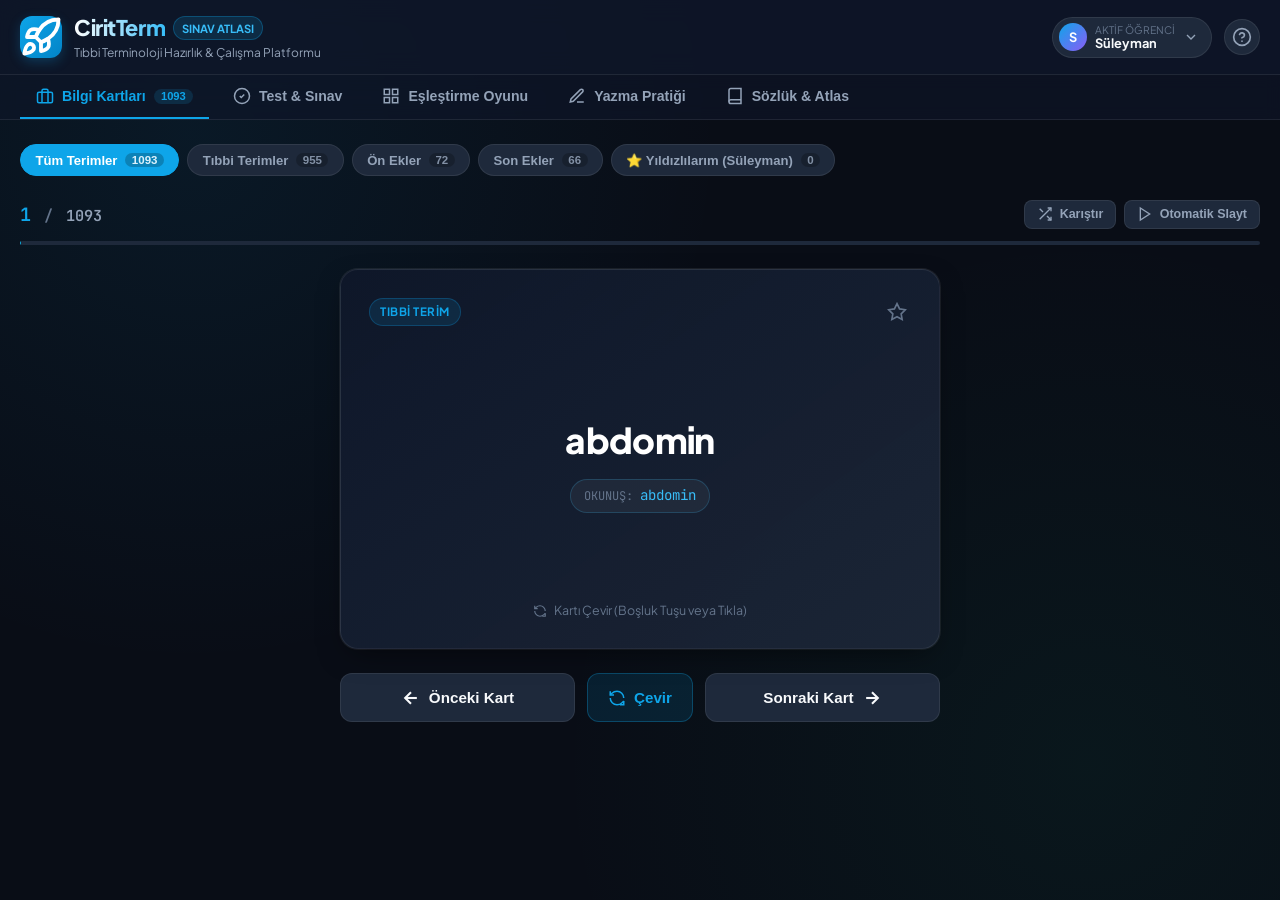
==== index.html @ 1c53a116 "feat: CiritTerm initial commit - Vercel ready medical terminology platform" ====
<!DOCTYPE html>
<html lang="tr">

<head>
  <meta charset="UTF-8">
  <meta name="viewport" content="width=device-width, initial-scale=1.0">
  <title>CiritTerm - Tıbbi Terminoloji Sınav Hazırlık Platformu</title>
  <meta name="description"
    content="Süleyman Cirit ve arkadaşları için geliştirilmiş modern, hızlı ve kapsamlı tıbbi terminoloji sınav hazırlık platformu.">
  <link rel="preconnect" href="https://fonts.googleapis.com">
  <link rel="preconnect" href="https://fonts.gstatic.com" crossorigin>
  <link
    href="https://fonts.googleapis.com/css2?family=JetBrains+Mono:wght@400;500;600&family=Plus+Jakarta+Sans:wght@400;500;600;700;800&display=swap"
    rel="stylesheet">
  <link rel="stylesheet" href="style.css">
  <link rel="icon"
    href="data:image/svg+xml,<svg xmlns=%22http://www.w3.org/2000/svg%22 viewBox=%220 0 100 100%22><text y=%22.9em%22 font-size=%2290%22>🩺</text></svg>">
</head>

<body>
  <!-- Üst Başlık (Header) -->
  <header class="header">
    <div class="header-container">
      <div class="header-brand">
        <div class="brand-icon">
          <svg viewBox="0 0 24 24" fill="none" stroke="currentColor" stroke-width="2.2" stroke-linecap="round"
            stroke-linejoin="round">
            <path d="M4.5 16.5c-1.5 1.26-2 5-2 5s3.74-.5 5-2c.71-.84.7-2.13-.09-2.91a2.18 2.18 0 0 0-2.91-.09z" />
            <path d="m12 15-3-3a22 22 0 0 1 2-3.95A12.88 12.88 0 0 1 22 2c0 2.72-.78 7.5-6 11a22.35 22.35 0 0 1-4 2z" />
            <path d="M9 12H4s.55-3.03 2-4c1.62-1.08 5 0 5 0" />
            <path d="M12 15v5s3.03-.55 4-2c1.08-1.62 0-5 0-5" />
          </svg>
        </div>
        <div class="brand-text">
          <div class="brand-title-row">
            <h1 class="brand-title">CiritTerm</h1>
            <span class="brand-badge">Sınav Atlası</span>
          </div>
          <p class="brand-subtitle">Tıbbi Terminoloji Hazırlık & Çalışma Platformu</p>
        </div>
      </div>

      <div class="header-actions">
        <!-- Aktif Profil / Öğrenci Seçici -->
        <div class="profile-pill" id="btn-open-profile-modal" title="Öğrenci Profili Değiştir / Arkadaş Ekle">
          <span class="profile-avatar" id="header-profile-avatar">S</span>
          <div class="profile-info">
            <span class="profile-label">Aktif Öğrenci</span>
            <span class="profile-name" id="header-profile-name">Süleyman</span>
          </div>
          <svg class="profile-chevron" viewBox="0 0 24 24" width="16" height="16" fill="none" stroke="currentColor"
            stroke-width="2">
            <polyline points="6 9 12 15 18 9"></polyline>
          </svg>
        </div>

        <!-- Kısayollar ve Rehber -->
        <button class="btn-icon-subtle" id="btn-open-help-modal" title="Klavye Kısayolları ve Rehber">
          <svg width="20" height="20" viewBox="0 0 24 24" fill="none" stroke="currentColor" stroke-width="2"
            stroke-linecap="round" stroke-linejoin="round">
            <circle cx="12" cy="12" r="10"></circle>
            <path d="M9.09 9a3 3 0 0 1 5.83 1c0 2-3 3-3 3"></path>
            <line x1="12" y1="17" x2="12.01" y2="17"></line>
          </svg>
        </button>
      </div>
    </div>
  </header>

  <!-- Ana Sekmeler (Nav Tabs) -->
  <nav class="nav-container">
    <div class="nav-tabs" role="tablist">
      <button class="nav-tab-btn active" data-tab="flashcards" id="tab-flashcards">
        <svg viewBox="0 0 24 24" fill="none" stroke="currentColor" stroke-width="2">
          <rect x="2" y="7" width="20" height="14" rx="2" ry="2" />
          <path d="M16 21V5a2 2 0 0 0-2-2h-4a2 2 0 0 0-2 2v16" />
        </svg>
        <span>Bilgi Kartları</span>
        <span class="nav-tab-badge" id="badge-total-terms">1093</span>
      </button>

      <button class="nav-tab-btn" data-tab="quiz" id="tab-quiz">
        <svg viewBox="0 0 24 24" fill="none" stroke="currentColor" stroke-width="2">
          <circle cx="12" cy="12" r="10" />
          <path d="m9 12 2 2 4-4" />
        </svg>
        <span>Test & Sınav</span>
      </button>

      <button class="nav-tab-btn" data-tab="match" id="tab-match">
        <svg viewBox="0 0 24 24" fill="none" stroke="currentColor" stroke-width="2">
          <rect x="3" y="3" width="7" height="7" />
          <rect x="14" y="3" width="7" height="7" />
          <rect x="14" y="14" width="7" height="7" />
          <rect x="3" y="14" width="7" height="7" />
        </svg>
        <span>Eşleştirme Oyunu</span>
      </button>

      <button class="nav-tab-btn" data-tab="spelling" id="tab-spelling">
        <svg viewBox="0 0 24 24" fill="none" stroke="currentColor" stroke-width="2">
          <path d="M12 20h9" />
          <path d="M16.5 3.5a2.121 2.121 0 0 1 3 3L7 19l-4 1 1-4L16.5 3.5z" />
        </svg>
        <span>Yazma Pratiği</span>
      </button>

      <button class="nav-tab-btn" data-tab="dictionary" id="tab-dictionary">
        <svg viewBox="0 0 24 24" fill="none" stroke="currentColor" stroke-width="2">
          <path d="M4 19.5A2.5 2.5 0 0 1 6.5 17H20" />
          <path d="M6.5 2H20v20H6.5A2.5 2.5 0 0 1 4 19.5v-15A2.5 2.5 0 0 1 6.5 2z" />
        </svg>
        <span>Sözlük & Atlas</span>
      </button>
    </div>
  </nav>

  <!-- Ana İçerik Alanı -->
  <main class="main-container">

    <!-- ==================== TAB 1: BİLGİ KARTLARI ==================== -->
    <section class="tab-content active" id="tab-content-flashcards">
      <!-- Filtre Çipleri -->
      <div class="filters-wrapper">
        <div class="filters-scroll">
          <button class="filter-chip active" data-filter="all">
            <span>Tüm Terimler</span>
            <span class="filter-count" id="count-all">1093</span>
          </button>
          <button class="filter-chip" data-filter="terim">
            <span>Tıbbi Terimler</span>
            <span class="filter-count" id="count-terim">853</span>
          </button>
          <button class="filter-chip" data-filter="onek">
            <span>Ön Ekler</span>
            <span class="filter-count" id="count-onek">72</span>
          </button>
          <button class="filter-chip" data-filter="sonek">
            <span>Son Ekler</span>
            <span class="filter-count" id="count-sonek">66</span>
          </button>
          <button class="filter-chip filter-chip-fav" data-filter="favorites">
            <span>⭐ Yıldızlılarım (<span id="user-fav-label">Süleyman</span>)</span>
            <span class="filter-count" id="count-favorites">0</span>
          </button>
        </div>
      </div>

      <!-- Kart Kontrolleri ve İlerleme -->
      <div class="fc-controls-bar">
        <div class="fc-counter-wrapper">
          <span class="fc-counter-current" id="fc-current-index">1</span>
          <span class="fc-counter-separator">/</span>
          <span class="fc-counter-total" id="fc-total-count">1093</span>
        </div>

        <div class="fc-tools">
          <button class="btn-tool" id="btn-fc-shuffle" title="Kartları Karıştır">
            <svg viewBox="0 0 24 24" width="16" height="16" fill="none" stroke="currentColor" stroke-width="2">
              <polyline points="16 3 21 3 21 8" />
              <line x1="4" y1="20" x2="21" y2="3" />
              <polyline points="21 16 21 21 16 21" />
              <line x1="15" y1="15" x2="21" y2="21" />
              <line x1="4" y1="4" x2="9" y2="9" />
            </svg>
            <span>Karıştır</span>
          </button>
          <button class="btn-tool" id="btn-fc-autoplay" title="Otomatik Oynat">
            <svg id="icon-autoplay-play" viewBox="0 0 24 24" width="16" height="16" fill="none" stroke="currentColor"
              stroke-width="2">
              <polygon points="5 3 19 12 5 21 5 3" />
            </svg>
            <svg id="icon-autoplay-pause" style="display:none;" viewBox="0 0 24 24" width="16" height="16" fill="none"
              stroke="currentColor" stroke-width="2">
              <rect x="6" y="4" width="4" height="16" />
              <rect x="14" y="4" width="4" height="16" />
            </svg>
            <span id="text-fc-autoplay">Otomatik Slayt</span>
          </button>
        </div>
      </div>

      <!-- İlerleme Çubuğu -->
      <div class="fc-progress-track">
        <div class="fc-progress-fill" id="fc-progress-bar" style="width: 0.1%;"></div>
      </div>

      <!-- 3D Bilgi Kartı Sahnesi -->
      <div class="fc-scene">
        <div class="fc-card" id="main-flashcard">
          <!-- ÖN YÜZ -->
          <div class="fc-face fc-front">
            <div class="card-header-bar">
              <span class="card-badge-type" id="fc-badge-type">Tıbbi Terim</span>
              <button class="card-btn-star" id="btn-fc-star" title="Yıldızlılara Ekle / Çıkar (F)">
                <svg viewBox="0 0 24 24" width="20" height="20" fill="none" stroke="currentColor" stroke-width="2">
                  <polygon
                    points="12 2 15.09 8.26 22 9.27 17 14.14 18.18 21.02 12 17.77 5.82 21.02 7 14.14 2 9.27 8.91 8.26 12 2" />
                </svg>
              </button>
            </div>

            <div class="card-center-body">
              <h2 class="card-term" id="fc-term">abdomin</h2>
              <div class="card-pronunciation-pill">
                <span class="pronounce-label">Okunuş:</span>
                <span class="pronounce-text" id="fc-okunus">abdomin</span>
              </div>
            </div>

            <div class="card-footer-hint">
              <span class="flip-hint-badge">
                <svg viewBox="0 0 24 24" width="14" height="14" fill="none" stroke="currentColor" stroke-width="2">
                  <path d="M21 12a9 9 0 0 0-9-9 9.75 9.75 0 0 0-6.74 2.74L3 8" />
                  <path d="M3 3v5h5" />
                  <path d="M3 12a9 9 0 0 0 9 9 9.75 9.75 0 0 0 6.74-2.74L21 16" />
                  <path d="M16 21h5v-5" />
                </svg>
                <span>Kartı Çevir (Boşluk Tuşu veya Tıkla)</span>
              </span>
            </div>
          </div>

          <!-- ARKA YÜZ -->
          <div class="fc-face fc-back">
            <div class="card-header-bar">
              <span class="card-badge-type" id="fc-back-type">Türkçe Karşılığı</span>
              <span class="card-term-small" id="fc-back-term">abdomin</span>
            </div>

            <div class="card-center-body">
              <div class="card-meaning-box">
                <p class="card-meaning-text" id="fc-meaning">Karın</p>
              </div>
            </div>

            <div class="card-footer-hint">
              <span class="flip-hint-badge">
                <span class="kbd">Boşluk</span> Terime Geri Dön
              </span>
            </div>
          </div>
        </div>
      </div>

      <!-- Hızlı Navigasyon Butonları -->
      <div class="fc-nav-actions">
        <button class="btn-fc-nav btn-fc-prev" id="btn-fc-prev" title="Önceki Terim (← Sol Ok)">
          <svg viewBox="0 0 24 24" width="20" height="20" fill="none" stroke="currentColor" stroke-width="2.5">
            <line x1="19" y1="12" x2="5" y2="12"></line>
            <polyline points="12 19 5 12 12 5"></polyline>
          </svg>
          <span>Önceki Kart</span>
        </button>

        <button class="btn-fc-nav btn-fc-flip" id="btn-fc-flip" title="Kartı Çevir (Boşluk)">
          <svg viewBox="0 0 24 24" width="18" height="18" fill="none" stroke="currentColor" stroke-width="2">
            <path d="M21 12a9 9 0 0 0-9-9 9.75 9.75 0 0 0-6.74 2.74L3 8" />
            <path d="M3 3v5h5" />
            <path d="M3 12a9 9 0 0 0 9 9 9.75 9.75 0 0 0 6.74-2.74L21 16" />
            <path d="M16 21h5v-5" />
          </svg>
          <span>Çevir</span>
        </button>

        <button class="btn-fc-nav btn-fc-next" id="btn-fc-next" title="Sonraki Terim (→ Sağ Ok)">
          <span>Sonraki Kart</span>
          <svg viewBox="0 0 24 24" width="20" height="20" fill="none" stroke="currentColor" stroke-width="2.5">
            <line x1="5" y1="12" x2="19" y2="12"></line>
            <polyline points="12 5 19 12 12 19"></polyline>
          </svg>
        </button>
      </div>
    </section>

    <!-- ==================== TAB 2: TEST & SINAV ==================== -->
    <section class="tab-content" id="tab-content-quiz">
      <!-- Quiz Başlangıç Ayarları -->
      <div class="quiz-setup-card" id="quiz-setup-view">
        <div class="setup-header">
          <div class="setup-icon">🎯</div>
          <h2>Tıbbi Terminoloji Test & Sınav Modu</h2>
          <p>Sınava hazırlık için soru sayısını ve kapsamı belirleyin, kendinizi test edin.</p>
        </div>

        <div class="setup-grid">
          <!-- Kapsam Seçimi -->
          <div class="setup-field">
            <label for="quiz-scope">Sınav Kapsamı:</label>
            <select class="form-select" id="quiz-scope">
              <option value="all">Tüm Konular (1093 Terim ve Ek)</option>
              <option value="terim">Yalnızca Tıbbi Terimler (853 Terim)</option>
              <option value="onek">Yalnızca Ön Ekler (72 Ön Ek)</option>
              <option value="sonek">Yalnızca Son Ekler (66 Son Ek)</option>
              <option value="favorites">⭐ Yıldızlı Terimlerim</option>
            </select>
          </div>

          <!-- Soru Sayısı Seçimi (10, 25, 50, 100, 200) -->
          <div class="setup-field">
            <label for="quiz-count">Soru Sayısı:</label>
            <select class="form-select" id="quiz-count">
              <option value="10">10 Soru (Hızlı Tekrar)</option>
              <option value="25" selected>25 Soru (Standart Quiz)</option>
              <option value="50">50 Soru (Kapsamlı Test)</option>
              <option value="100">100 Soru (Büyük Sınav Provası)</option>
              <option value="200">200 Soru (Maraton Sınavı)</option>
            </select>
          </div>

          <!-- Soru Yönü -->
          <div class="setup-field">
            <label for="quiz-type">Soru Türü:</label>
            <select class="form-select" id="quiz-type">
              <option value="both">Karışık (Terimden Anlama & Anlamdan Terime)</option>
              <option value="term_to_meaning">Terim Verilir -> Anlam Sorulur</option>
              <option value="meaning_to_term">Anlam Verilir -> Tıbbi Terim Sorulur</option>
            </select>
          </div>

          <!-- Süre Modu -->
          <div class="setup-field">
            <label for="quiz-timer">Süre Kısıtlaması:</label>
            <select class="form-select" id="quiz-timer">
              <option value="0">Süresiz (Rahat Çalışma)</option>
              <option value="15">Soru Başına 15 Saniye (Sınav Baskısı)</option>
              <option value="30">Soru Başına 30 Saniye</option>
            </select>
          </div>
        </div>

        <button class="btn-primary-large" id="btn-start-quiz">
          <span>Sınavı Başlat</span>
          <svg viewBox="0 0 24 24" width="20" height="20" fill="none" stroke="currentColor" stroke-width="2.5">
            <polygon points="5 3 19 12 5 21 5 3" />
          </svg>
        </button>
      </div>

      <!-- Aktif Sınav Ekranı -->
      <div class="quiz-active-card" id="quiz-active-view" style="display:none;">
        <div class="quiz-top-bar">
          <div class="quiz-counter">
            Soru <span id="quiz-q-current">1</span> / <span id="quiz-q-total">25</span>
          </div>

          <div class="quiz-timer-box" id="quiz-timer-display" style="display:none;">
            <svg viewBox="0 0 24 24" width="16" height="16" fill="none" stroke="currentColor" stroke-width="2">
              <circle cx="12" cy="12" r="10" />
              <polyline points="12 6 12 12 16 14" />
            </svg>
            <span id="quiz-timer-seconds">15</span>s
          </div>

          <div class="quiz-score-badge">
            <span class="score-label">Doğru:</span>
            <span class="score-val" id="quiz-score-val">0</span>
          </div>

          <button class="btn-quit-quiz" id="btn-quit-quiz" title="Sınavı Bitir">Çıkış</button>
        </div>

        <div class="quiz-progress-track">
          <div class="quiz-progress-fill" id="quiz-progress-fill"></div>
        </div>

        <div class="quiz-question-box">
          <span class="quiz-prompt-badge" id="quiz-prompt-badge">Bu Tıbbi Terimin Anlamı Nedir?</span>
          <h3 class="quiz-question-text" id="quiz-question-text">abdominocystic</h3>
          <span class="quiz-subtext-pronounce" id="quiz-question-pronounce"></span>
        </div>

        <div class="quiz-options-grid" id="quiz-options-container">
          <!-- 4 Seçenek Dinamik Olarak Gelir -->
        </div>

        <div class="quiz-footer-status" id="quiz-footer-status" style="display:none;">
          <div class="quiz-status-feedback" id="quiz-feedback-text"></div>
          <button class="btn-next-question" id="btn-next-question">Sonraki Soru →</button>
        </div>
      </div>

      <!-- Sınav Sonuç Karnesi -->
      <div class="quiz-results-card" id="quiz-results-view" style="display:none;">
        <div class="results-header">
          <div class="results-trophy" id="results-icon">🏆</div>
          <h2>Sınav Tamamlandı!</h2>
          <p id="results-subtitle">Tıbbi terminoloji sınav sonucunuz:</p>
        </div>

        <div class="results-metrics-grid">
          <div class="metric-card">
            <span class="metric-label">Başarı Oranı</span>
            <span class="metric-value" id="res-percentage">80%</span>
          </div>
          <div class="metric-card">
            <span class="metric-label">Doğru Sayısı</span>
            <span class="metric-value metric-correct" id="res-correct">20</span>
          </div>
          <div class="metric-card">
            <span class="metric-label">Yanlış Sayısı</span>
            <span class="metric-value metric-wrong" id="res-wrong">5</span>
          </div>
        </div>

        <!-- Yanlış Cevaplar İnceleme Listesi -->
        <div class="results-mistakes-section" id="results-mistakes-container">
          <h3>Hatalı Yapılan Sorular ve Doğru Cevapları</h3>
          <div class="mistakes-list" id="results-mistakes-list"></div>
        </div>

        <div class="results-actions">
          <button class="btn-primary-large" id="btn-restart-quiz">Yeniden Sınav Yap</button>
          <button class="btn-secondary-large" id="btn-go-flashcards">Bilgi Kartlarına Dön</button>
        </div>
      </div>
    </section>

    <!-- ==================== TAB 3: EŞLEŞTİRME OYUNU ==================== -->
    <section class="tab-content" id="tab-content-match">
      <div class="match-mode-selector">
        <button class="mode-btn active" id="btn-mode-duo">
          <span>⚡ Duolingo Akışı (Match Madness)</span>
        </button>
        <button class="mode-btn" id="btn-mode-grid">
          <span>🧩 12'li Izgara Modu</span>
        </button>
      </div>

      <!-- Eşleştirme İstatistik Barı -->
      <div class="match-stats-bar">
        <div class="mstat-item">
          <span class="mstat-label">Süre</span>
          <span class="mstat-val" id="match-timer">00:00</span>
        </div>
        <div class="mstat-item">
          <span class="mstat-label">Eşleşen</span>
          <span class="mstat-val" id="match-score">0</span>
        </div>
        <div class="mstat-item">
          <span class="mstat-label">Seri (Kombo)</span>
          <span class="mstat-val" id="match-combo">0x</span>
        </div>
        <button class="btn-restart-match" id="btn-restart-match" title="Oyunu Yeniden Başlat">Yenile</button>
      </div>

      <!-- Mod 1: Duolingo Akışı -->
      <div class="match-duo-container" id="match-duo-view">
        <div class="duo-column" id="duo-col-left">
          <!-- Sol Sütun: Tıbbi Terimler -->
        </div>
        <div class="duo-column" id="duo-col-right">
          <!-- Sağ Sütun: Türkçe Anlamlar -->
        </div>
      </div>

      <!-- Mod 2: Klasik Izgara -->
      <div class="match-grid-container" id="match-grid-view" style="display:none;">
        <!-- 12 Karo Grid -->
      </div>
    </section>

    <!-- ==================== TAB 4: YAZMA PRATİĞİ (BAKA BAKA YAZMA) ==================== -->
    <section class="tab-content" id="tab-content-spelling">
      <div class="spelling-card">
        <div class="spelling-header">
          <div class="spelling-header-info">
            <h2>✍️ Bakarak Yazma & Ezber Pratiği</h2>
            <p>Terime bakarak klavyeden aynısını yazın; harf harf görsel ve motor hafızanızı geliştirin.</p>
          </div>
          <div class="spelling-counter-badge">
            <span id="spell-current-idx">1</span> / <span id="spell-total-count">1093</span>
          </div>
        </div>

        <!-- Terim Ekranı (Doğrudan Gösterim) -->
        <div class="spelling-prompt-container">
          <span class="spelling-type-pill" id="spell-type-badge">Tıbbi Terim</span>

          <div class="spelling-target-term-box">
            <span class="target-label">Yazılacak Terim:</span>
            <h1 class="spelling-target-term" id="spell-target-term">abdominocystic</h1>
          </div>

          <div class="spelling-target-details">
            <div class="detail-item">
              <span class="detail-label">Okunuş:</span>
              <span class="detail-value" id="spell-target-okunus">Abdominosistik</span>
            </div>
            <div class="detail-item">
              <span class="detail-label">Türkçe Anlamı:</span>
              <span class="detail-value" id="spell-target-meaning">Karın ve kese ile ilgili</span>
            </div>
          </div>
        </div>

        <!-- Yazma Alanı -->
        <div class="spelling-input-wrapper">
          <label for="spell-user-input" class="visually-hidden">Terimi Buraya Yazın:</label>
          <input type="text" class="spelling-input-field" id="spell-user-input"
            placeholder="Yukarıdaki terimi aynen buraya yazın ve Enter'a basın..." autocomplete="off" autocorrect="off"
            autocapitalize="off" spellcheck="false">
          <div class="spelling-live-feedback" id="spell-feedback-indicator">
            <span id="spell-feedback-msg">Yazmaya başlayın...</span>
          </div>
        </div>

        <!-- Navigasyon & Yardımcı Butonlar -->
        <div class="spelling-controls-row">
          <button class="btn-subtle" id="btn-spell-prev">← Önceki Terim</button>
          <button class="btn-subtle" id="btn-spell-shuffle">🔀 Karıştır</button>
          <button class="btn-primary" id="btn-spell-skip">Sonraki Terim (Enter) →</button>
        </div>

        <div class="spelling-tips-box">
          <span class="kbd">İpucu:</span> Terimi doğru tamamladığınızda otomatik onaylanır veya doğrudan <span
            class="kbd">Enter</span> tuşuna basarak sıradakine geçebilirsiniz.
        </div>
      </div>
    </section>

    <!-- ==================== TAB 5: SÖZLÜK & ATLAS ==================== -->
    <section class="tab-content" id="tab-content-dictionary">
      <div class="dict-top-bar">
        <div class="dict-search-wrapper">
          <svg viewBox="0 0 24 24" width="20" height="20" fill="none" stroke="currentColor" stroke-width="2">
            <circle cx="11" cy="11" r="8" />
            <line x1="21" y1="21" x2="16.65" y2="16.65" />
          </svg>
          <input type="text" class="dict-search-input" id="dict-search-input"
            placeholder="1093 terim, ek veya Türkçe anlam ara... (Örn: kardio, -itis, iltihap)">
          <button class="btn-clear-search" id="btn-dict-clear" style="display:none;">✕</button>
        </div>

        <div class="dict-filter-group">
          <select class="form-select" id="dict-category-filter">
            <option value="all">Tüm Kategoriler</option>
            <option value="terim">Tıbbi Terimler</option>
            <option value="onek">Ön Ekler</option>
            <option value="sonek">Son Ekler</option>
            <option value="favorites">⭐ Yıldızlılarım</option>
          </select>
        </div>
      </div>

      <!-- A-Z Alfabetik Şerit -->
      <div class="dict-alphabet-bar" id="dict-alphabet-bar">
        <!-- JS ile dolacak -->
      </div>

      <div class="dict-results-info">
        <span id="dict-result-count">1093 terim listeleniyor</span>
      </div>

      <!-- Sözlük Kartları Izgarası -->
      <div class="dict-cards-grid" id="dict-cards-grid">
        <!-- 1093 Terim Kartı Dinamik Render Edilecek -->
      </div>
    </section>

  </main>

  <!-- ==================== MODAL: PROFİL / ÖĞRENCİ SEÇİCİ ==================== -->
  <div class="modal-backdrop" id="modal-profile" style="display:none;">
    <div class="modal-box modal-profile-box">
      <div class="modal-header">
        <div class="modal-title-group">
          <h3>👥 Öğrenci Profili & Yıldızlılar</h3>
          <p>Her arkadaşınız kendi profilini seçerek kendi yıldızlı terimlerini bağımsız olarak kaydedebilir.</p>
        </div>
        <button class="btn-close-modal" id="btn-close-profile-modal">✕</button>
      </div>

      <div class="modal-body">
        <div class="profile-current-badge">
          <span>Şu anki aktif öğrenci:</span>
          <strong id="modal-current-user-name">Süleyman</strong>
        </div>

        <div class="profile-list-section">
          <label>Kullanıcı Değiştir:</label>
          <div class="profile-items-list" id="profile-items-container">
            <!-- Profiller JS ile listelenecek -->
          </div>
        </div>

        <div class="profile-add-section">
          <label for="new-profile-name-input">Yeni Arkadaş / Profil Ekle:</label>
          <div class="profile-add-row">
            <input type="text" id="new-profile-name-input" placeholder="Örn: Ahmet, Ayşe, Mehmet..." maxlength="20">
            <button class="btn-primary" id="btn-add-profile">Ekle</button>
          </div>
        </div>
      </div>
    </div>
  </div>

  <!-- ==================== MODAL: KLAVYE KISAYOLLARI & REHBER ==================== -->
  <div class="modal-backdrop" id="modal-help" style="display:none;">
    <div class="modal-box">
      <div class="modal-header">
        <div class="modal-title-group">
          <h3>🩺 CiritTerm Sınav Rehberi & Kısayollar</h3>
          <p>Tıbbi Terminoloji sınav hazırlık sistemi kullanım ipuçları</p>
        </div>
        <button class="btn-close-modal" id="btn-close-help-modal">✕</button>
      </div>

      <div class="modal-body">
        <div class="credits-banner">
          <div class="credits-badge">Geliştirici & Hazırlayan</div>
          <h4 class="credits-name">Süleyman Cirit</h4>
          <p class="credits-desc">Tıbbi terminoloji sınavlarına hazırlanan öğrenciler için özel olarak optimize
            edilmiştir. 1.093 doğrulanmış tıbbi terim, ön ek, son ek ve klinik kavram içerir.</p>
        </div>

        <h4 style="margin: 1.5rem 0 0.5rem 0; color: var(--text-main);">⌨️ Klavye Kısayolları</h4>
        <div class="shortcuts-table-wrapper">
          <table class="shortcuts-table">
            <thead>
              <tr>
                <th>Tuş</th>
                <th>İşlev</th>
              </tr>
            </thead>
            <tbody>
              <tr>
                <td><span class="kbd">Boşluk (Space)</span></td>
                <td>Bilgi kartını ön/arka yüzüne çevir</td>
              </tr>
              <tr>
                <td><span class="kbd">Sağ Ok (→)</span></td>
                <td>Sonraki bilgi kartına geç</td>
              </tr>
              <tr>
                <td><span class="kbd">Sol Ok (←)</span></td>
                <td>Önceki bilgi kartına dön</td>
              </tr>
              <tr>
                <td><span class="kbd">F</span></td>
                <td>Mevcut terimi profilinin yıldızlılarına ekle/çıkar</td>
              </tr>
              <tr>
                <td><span class="kbd">1, 2, 3, 4</span></td>
                <td>Test modunda A, B, C, D şıklarını seç</td>
              </tr>
              <tr>
                <td><span class="kbd">Enter</span></td>
                <td>Yazma pratiğinde sonraki terime geç</td>
              </tr>
            </tbody>
          </table>
        </div>

        <div class="exam-tips-card">
          <h4>💡 Sınav Tavsiyesi</h4>
          <p>Önce <strong>Bilgi Kartları</strong> ile terim ve ekleri tarayın, zorlandıklarınızı <strong>⭐
              Yıldızlayın</strong>. Ardından <strong>Test & Sınav</strong> modunda <strong>100 veya 200 Soru</strong>
            seçerek tam sınav provası yapın. Son olarak <strong>Yazma Pratiği</strong> ile Latince harf imlasını
            pekiştirin.</p>
        </div>
      </div>
    </div>
  </div>

  <!-- ==================== MODAL: TERİM DETAY PENCERESİ ==================== -->
  <div class="modal-backdrop" id="modal-term-detail" style="display:none;">
    <div class="modal-box modal-term-box">
      <div class="modal-header">
        <span class="card-badge-type" id="modal-dt-type">Tıbbi Terim</span>
        <button class="btn-close-modal" id="btn-close-detail-modal">✕</button>
      </div>

      <div class="modal-body">
        <div class="modal-term-heading-row">
          <h2 class="modal-term-name" id="modal-dt-term">abdominocystic</h2>
          <button class="card-btn-star" id="modal-dt-star" title="Yıldızla">
            <svg viewBox="0 0 24 24" width="22" height="22" fill="none" stroke="currentColor" stroke-width="2">
              <polygon
                points="12 2 15.09 8.26 22 9.27 17 14.14 18.18 21.02 12 17.77 5.82 21.02 7 14.14 2 9.27 8.91 8.26 12 2" />
            </svg>
          </button>
        </div>

        <div class="modal-dt-pronounce-row">
          <span class="modal-dt-label">Telaffuz / Okunuş:</span>
          <span class="modal-dt-val" id="modal-dt-okunus">Abdominosistik</span>
        </div>

        <div class="modal-dt-meaning-card">
          <span class="modal-dt-label">Türkçe Anlamı & Tanımı:</span>
          <p class="modal-dt-meaning-text" id="modal-dt-meaning">Karın ve kese ile ilgili</p>
        </div>

        <div class="modal-dt-category-row">
          <span class="modal-dt-label">Kategori:</span>
          <span class="modal-dt-badge" id="modal-dt-category">Tıbbi Terim &bull; Genel Terimler</span>
        </div>
      </div>
    </div>
  </div>

  <!-- Toast Bildirimi -->
  <div class="toast-notification" id="toast-notification"></div>

  <!-- Scriptler -->
  <script src="data.js"></script>
  <script src="app.js"></script>
</body>

</html>
---- style.css ----
/* ===================================================================
   CiritTerm - Tıbbi Terminoloji Sınav Hazırlık Platformu
   Tasarım Sistemi & Stil Dosyası
   Geliştirici & Hazırlayan: Süleyman Cirit
   =================================================================== */

:root {
  /* Renk Paleti - Modern Medikal Koyu Tema */
  --bg-primary: #090d16;
  --bg-secondary: #0f172a;
  --bg-tertiary: #1e293b;
  --bg-card: rgba(15, 23, 42, 0.85);
  --bg-card-hover: rgba(30, 41, 59, 0.95);
  --bg-glass: rgba(255, 255, 255, 0.04);
  
  --border-subtle: rgba(255, 255, 255, 0.08);
  --border-hover: rgba(56, 189, 248, 0.4);
  --border-active: #0ea5e9;

  --text-main: #f8fafc;
  --text-muted: #94a3b8;
  --text-dim: #64748b;

  /* Vurgu Renkleri */
  --primary: #0ea5e9;
  --primary-glow: rgba(14, 165, 233, 0.25);
  --cyan: #06b6d4;
  --emerald: #10b981;
  --emerald-glow: rgba(16, 185, 129, 0.2);
  --amber: #f59e0b;
  --amber-glow: rgba(245, 158, 11, 0.2);
  --rose: #f43f5e;
  --rose-glow: rgba(244, 63, 94, 0.2);
  --purple: #8b5cf6;

  /* Tipografi */
  --font-main: 'Plus Jakarta Sans', system-ui, -apple-system, BlinkMacSystemFont, 'Segoe UI', Roboto, sans-serif;
  --font-mono: 'JetBrains Mono', monospace;

  /* Kart Boyutları */
  --card-width: 600px;
  --card-height: 380px;

  /* Gölgeler & Yarıçaplar */
  --radius-sm: 8px;
  --radius-md: 12px;
  --radius-lg: 18px;
  --radius-full: 9999px;
  --shadow-card: 0 10px 30px -10px rgba(0, 0, 0, 0.6), 0 0 0 1px var(--border-subtle);
  --shadow-glow: 0 0 25px -5px var(--primary-glow);
}

*, *::before, *::after {
  box-sizing: border-box;
  margin: 0;
  padding: 0;
}

body {
  font-family: var(--font-main);
  background-color: var(--bg-primary);
  color: var(--text-main);
  min-height: 100vh;
  line-height: 1.5;
  -webkit-font-smoothing: antialiased;
  background-image: 
    radial-gradient(circle at 15% 15%, rgba(14, 165, 233, 0.08) 0%, transparent 40%),
    radial-gradient(circle at 85% 85%, rgba(16, 185, 129, 0.06) 0%, transparent 40%);
  background-attachment: fixed;
  display: flex;
  flex-direction: column;
}

/* ==================== ÜST BAŞLIK (HEADER) ==================== */
.header {
  border-bottom: 1px solid var(--border-subtle);
  background: rgba(15, 23, 42, 0.85);
  backdrop-filter: blur(12px);
  position: sticky;
  top: 0;
  z-index: 50;
}

.header-container {
  max-width: 1280px;
  margin: 0 auto;
  padding: 0.75rem 1.25rem;
  display: flex;
  align-items: center;
  justify-content: space-between;
  gap: 1rem;
}

.header-brand {
  display: flex;
  align-items: center;
  gap: 0.75rem;
}

.brand-icon {
  width: 42px;
  height: 42px;
  border-radius: var(--radius-md);
  background: linear-gradient(135deg, var(--primary), #0284c7);
  display: flex;
  align-items: center;
  justify-content: center;
  color: #fff;
  box-shadow: 0 4px 12px var(--primary-glow);
}

.brand-title-row {
  display: flex;
  align-items: center;
  gap: 0.5rem;
}

.brand-title {
  font-size: 1.35rem;
  font-weight: 800;
  letter-spacing: -0.02em;
  background: linear-gradient(to right, #ffffff, #38bdf8);
  -webkit-background-clip: text;
  -webkit-text-fill-color: transparent;
}

.brand-badge {
  font-size: 0.7rem;
  font-weight: 700;
  padding: 0.15rem 0.5rem;
  border-radius: var(--radius-full);
  background: rgba(14, 165, 233, 0.15);
  color: #38bdf8;
  border: 1px solid rgba(14, 165, 233, 0.3);
  text-transform: uppercase;
}

.brand-subtitle {
  font-size: 0.75rem;
  color: var(--text-muted);
}

.header-actions {
  display: flex;
  align-items: center;
  gap: 0.75rem;
}

/* Profil Seçici Buton */
.profile-pill {
  display: flex;
  align-items: center;
  gap: 0.5rem;
  padding: 0.35rem 0.75rem 0.35rem 0.4rem;
  background: var(--bg-tertiary);
  border: 1px solid var(--border-subtle);
  border-radius: var(--radius-full);
  cursor: pointer;
  transition: all 0.2s ease;
}

.profile-pill:hover {
  border-color: var(--primary);
  background: rgba(30, 41, 59, 0.9);
}

.profile-avatar {
  width: 28px;
  height: 28px;
  border-radius: 50%;
  background: linear-gradient(135deg, var(--primary), var(--purple));
  color: #fff;
  display: flex;
  align-items: center;
  justify-content: center;
  font-weight: 700;
  font-size: 0.8rem;
}

.profile-info {
  display: flex;
  flex-direction: column;
  line-height: 1.1;
  text-align: left;
}

.profile-label {
  font-size: 0.65rem;
  color: var(--text-dim);
  text-transform: uppercase;
}

.profile-name {
  font-size: 0.8rem;
  font-weight: 700;
  color: var(--text-main);
}

.profile-chevron {
  color: var(--text-muted);
}

.btn-icon-subtle {
  background: var(--bg-tertiary);
  border: 1px solid var(--border-subtle);
  color: var(--text-muted);
  width: 36px;
  height: 36px;
  border-radius: 50%;
  display: flex;
  align-items: center;
  justify-content: center;
  cursor: pointer;
  transition: all 0.2s ease;
}

.btn-icon-subtle:hover {
  color: var(--text-main);
  border-color: var(--primary);
}

/* ==================== SEKMELER (NAV TABS) ==================== */
.nav-container {
  border-bottom: 1px solid var(--border-subtle);
  background: rgba(15, 23, 42, 0.6);
  position: sticky;
  top: 61px;
  z-index: 40;
  backdrop-filter: blur(8px);
}

.nav-tabs {
  max-width: 1280px;
  margin: 0 auto;
  padding: 0 1.25rem;
  display: flex;
  gap: 0.5rem;
  overflow-x: auto;
  scrollbar-width: none;
}

.nav-tabs::-webkit-scrollbar {
  display: none;
}

.nav-tab-btn {
  display: flex;
  align-items: center;
  gap: 0.5rem;
  padding: 0.75rem 1rem;
  background: none;
  border: none;
  border-bottom: 2px solid transparent;
  color: var(--text-muted);
  font-size: 0.88rem;
  font-weight: 600;
  cursor: pointer;
  white-space: nowrap;
  transition: all 0.2s ease;
}

.nav-tab-btn svg {
  width: 18px;
  height: 18px;
}

.nav-tab-btn:hover {
  color: var(--text-main);
}

.nav-tab-btn.active {
  color: var(--primary);
  border-bottom-color: var(--primary);
}

.nav-tab-badge {
  font-size: 0.7rem;
  padding: 0.1rem 0.45rem;
  border-radius: var(--radius-full);
  background: var(--bg-tertiary);
  color: var(--text-dim);
}

.nav-tab-btn.active .nav-tab-badge {
  background: rgba(14, 165, 233, 0.15);
  color: var(--primary);
}

/* ==================== ANA ALAN ==================== */
.main-container {
  max-width: 1280px;
  margin: 0 auto;
  padding: 1.5rem 1.25rem;
  flex: 1;
  width: 100%;
}

.tab-content {
  display: none;
}

.tab-content.active {
  display: block;
}

/* ==================== FİLTRE ÇİPLERİ ==================== */
.filters-wrapper {
  margin-bottom: 1.25rem;
}

.filters-scroll {
  display: flex;
  gap: 0.5rem;
  overflow-x: auto;
  padding-bottom: 0.25rem;
  scrollbar-width: none;
}

.filter-chip {
  display: flex;
  align-items: center;
  gap: 0.5rem;
  padding: 0.45rem 0.9rem;
  border-radius: var(--radius-full);
  background: var(--bg-tertiary);
  border: 1px solid var(--border-subtle);
  color: var(--text-muted);
  font-size: 0.82rem;
  font-weight: 600;
  cursor: pointer;
  white-space: nowrap;
  transition: all 0.2s ease;
}

.filter-chip:hover {
  color: var(--text-main);
  border-color: rgba(255, 255, 255, 0.2);
}

.filter-chip.active {
  background: var(--primary);
  color: #fff;
  border-color: var(--primary);
}

.filter-chip-fav.active {
  background: linear-gradient(135deg, #f59e0b, #d97706);
  border-color: #f59e0b;
}

.filter-count {
  font-size: 0.72rem;
  padding: 0.05rem 0.4rem;
  border-radius: var(--radius-full);
  background: rgba(0, 0, 0, 0.25);
  opacity: 0.85;
}

/* ==================== TAB 1: BİLGİ KARTLARI ==================== */
.fc-controls-bar {
  display: flex;
  align-items: center;
  justify-content: space-between;
  margin-bottom: 0.75rem;
}

.fc-counter-wrapper {
  font-family: var(--font-mono);
  font-size: 0.95rem;
  font-weight: 600;
}

.fc-counter-current {
  color: var(--primary);
  font-size: 1.15rem;
}

.fc-counter-separator {
  color: var(--text-dim);
  margin: 0 0.25rem;
}

.fc-counter-total {
  color: var(--text-muted);
}

.fc-tools {
  display: flex;
  gap: 0.5rem;
}

.btn-tool {
  display: flex;
  align-items: center;
  gap: 0.4rem;
  padding: 0.35rem 0.75rem;
  background: var(--bg-tertiary);
  border: 1px solid var(--border-subtle);
  border-radius: var(--radius-sm);
  color: var(--text-muted);
  font-size: 0.78rem;
  font-weight: 600;
  cursor: pointer;
  transition: all 0.2s;
}

.btn-tool:hover {
  color: var(--text-main);
  border-color: var(--primary);
}

.btn-tool.active {
  background: rgba(14, 165, 233, 0.15);
  color: var(--primary);
  border-color: var(--primary);
}

.fc-progress-track {
  width: 100%;
  height: 4px;
  background: var(--bg-tertiary);
  border-radius: var(--radius-full);
  margin-bottom: 1.5rem;
  overflow: hidden;
}

.fc-progress-fill {
  height: 100%;
  background: linear-gradient(to right, var(--primary), var(--cyan));
  transition: width 0.3s ease;
}

/* 3D Bilgi Kartı Sahnesi */
.fc-scene {
  max-width: var(--card-width);
  min-height: var(--card-height);
  margin: 0 auto 1.5rem auto;
  perspective: 1000px;
}

.fc-card {
  width: 100%;
  min-height: var(--card-height);
  position: relative;
  transform-style: preserve-3d;
  transition: transform 0.28s cubic-bezier(0.4, 0, 0.2, 1);
  cursor: pointer;
}

.fc-card.flipped {
  transform: rotateY(180deg);
}

.fc-face {
  position: absolute;
  top: 0;
  left: 0;
  width: 100%;
  height: 100%;
  min-height: var(--card-height);
  backface-visibility: hidden;
  -webkit-backface-visibility: hidden;
  border-radius: var(--radius-lg);
  padding: 1.75rem;
  display: flex;
  flex-direction: column;
  justify-content: space-between;
  box-shadow: var(--shadow-card);
  border: 1px solid var(--border-subtle);
  background: var(--bg-card);
}

.fc-face:hover {
  border-color: var(--border-hover);
}

.fc-front {
  background: linear-gradient(145deg, rgba(15, 23, 42, 0.95), rgba(30, 41, 59, 0.85));
}

.fc-back {
  background: linear-gradient(145deg, rgba(30, 41, 59, 0.95), rgba(15, 23, 42, 0.9));
  transform: rotateY(180deg);
}

.card-header-bar {
  display: flex;
  align-items: center;
  justify-content: space-between;
}

.card-badge-type {
  font-size: 0.72rem;
  font-weight: 700;
  text-transform: uppercase;
  padding: 0.25rem 0.65rem;
  border-radius: var(--radius-full);
  background: rgba(14, 165, 233, 0.12);
  color: var(--primary);
  border: 1px solid rgba(14, 165, 233, 0.25);
  letter-spacing: 0.04em;
}

.card-btn-star {
  background: none;
  border: none;
  color: var(--text-dim);
  cursor: pointer;
  padding: 0.25rem;
  display: flex;
  align-items: center;
  justify-content: center;
  transition: transform 0.15s ease, color 0.15s ease;
}

.card-btn-star:hover {
  color: #f59e0b;
  transform: scale(1.15);
}

.card-btn-star.starred {
  color: #f59e0b;
}

.card-btn-star.starred svg {
  fill: #f59e0b;
}

.card-center-body {
  text-align: center;
  padding: 1rem 0;
  display: flex;
  flex-direction: column;
  align-items: center;
  justify-content: center;
  flex: 1;
}

.card-term {
  font-size: 2.2rem;
  font-weight: 800;
  letter-spacing: -0.02em;
  color: #fff;
  margin-bottom: 0.75rem;
  word-break: break-word;
}

.card-pronunciation-pill {
  display: inline-flex;
  align-items: center;
  gap: 0.4rem;
  padding: 0.35rem 0.85rem;
  background: rgba(255, 255, 255, 0.05);
  border-radius: var(--radius-full);
  font-family: var(--font-mono);
  font-size: 0.88rem;
  color: #38bdf8;
  border: 1px solid rgba(56, 189, 248, 0.2);
}

.pronounce-label {
  color: var(--text-dim);
  font-size: 0.75rem;
  text-transform: uppercase;
}

.card-term-small {
  font-family: var(--font-mono);
  font-size: 0.85rem;
  color: var(--primary);
}

.card-meaning-box {
  background: rgba(0, 0, 0, 0.25);
  border-radius: var(--radius-md);
  padding: 1.5rem 1.75rem;
  border: 1px solid var(--border-subtle);
  width: 100%;
}

.card-meaning-text {
  font-size: 1.45rem;
  font-weight: 700;
  color: #f8fafc;
  line-height: 1.45;
}

.card-footer-hint {
  display: flex;
  justify-content: center;
}

.flip-hint-badge {
  display: inline-flex;
  align-items: center;
  gap: 0.4rem;
  font-size: 0.78rem;
  color: var(--text-dim);
}

.kbd {
  font-family: var(--font-mono);
  background: var(--bg-tertiary);
  border: 1px solid var(--border-subtle);
  padding: 0.1rem 0.35rem;
  border-radius: 4px;
  font-size: 0.72rem;
  color: var(--text-muted);
}

/* Navigasyon Aksiyonları */
.fc-nav-actions {
  max-width: var(--card-width);
  margin: 0 auto;
  display: grid;
  grid-template-columns: 1fr auto 1fr;
  gap: 0.75rem;
}

.btn-fc-nav {
  display: flex;
  align-items: center;
  justify-content: center;
  gap: 0.5rem;
  padding: 0.85rem 1.25rem;
  border-radius: var(--radius-md);
  font-weight: 700;
  font-size: 0.95rem;
  cursor: pointer;
  border: 1px solid var(--border-subtle);
  background: var(--bg-tertiary);
  color: var(--text-main);
  transition: all 0.18s ease;
}

.btn-fc-nav:hover {
  background: rgba(30, 41, 59, 0.9);
  border-color: var(--border-hover);
}

.btn-fc-flip {
  background: rgba(14, 165, 233, 0.12);
  color: var(--primary);
  border-color: rgba(14, 165, 233, 0.3);
}

.btn-fc-flip:hover {
  background: var(--primary);
  color: #fff;
}

/* ==================== TAB 2: TEST & SINAV ==================== */
.quiz-setup-card {
  max-width: 640px;
  margin: 1rem auto;
  background: var(--bg-card);
  border: 1px solid var(--border-subtle);
  border-radius: var(--radius-lg);
  padding: 2rem;
  box-shadow: var(--shadow-card);
}

.setup-header {
  text-align: center;
  margin-bottom: 1.75rem;
}

.setup-icon {
  font-size: 2.5rem;
  margin-bottom: 0.5rem;
}

.setup-header h2 {
  font-size: 1.5rem;
  font-weight: 800;
  color: #fff;
  margin-bottom: 0.35rem;
}

.setup-header p {
  font-size: 0.88rem;
  color: var(--text-muted);
}

.setup-grid {
  display: flex;
  flex-direction: column;
  gap: 1.25rem;
  margin-bottom: 2rem;
}

.setup-field label {
  display: block;
  font-size: 0.82rem;
  font-weight: 600;
  color: var(--text-muted);
  margin-bottom: 0.4rem;
}

.form-select {
  width: 100%;
  padding: 0.75rem 1rem;
  background: var(--bg-tertiary);
  border: 1px solid var(--border-subtle);
  border-radius: var(--radius-md);
  color: var(--text-main);
  font-size: 0.92rem;
  font-family: inherit;
  outline: none;
  cursor: pointer;
  transition: border-color 0.2s;
}

.form-select:focus {
  border-color: var(--primary);
}

.btn-primary-large {
  width: 100%;
  padding: 0.95rem;
  border-radius: var(--radius-md);
  background: linear-gradient(135deg, var(--primary), #0284c7);
  color: #fff;
  font-size: 1.05rem;
  font-weight: 700;
  border: none;
  cursor: pointer;
  display: flex;
  align-items: center;
  justify-content: center;
  gap: 0.5rem;
  box-shadow: 0 4px 14px var(--primary-glow);
  transition: transform 0.15s, opacity 0.15s;
}

.btn-primary-large:hover {
  transform: translateY(-1px);
  opacity: 0.95;
}

/* Aktif Sınav */
.quiz-active-card {
  max-width: 680px;
  margin: 0 auto;
  background: var(--bg-card);
  border: 1px solid var(--border-subtle);
  border-radius: var(--radius-lg);
  padding: 1.75rem;
  box-shadow: var(--shadow-card);
}

.quiz-top-bar {
  display: flex;
  align-items: center;
  justify-content: space-between;
  margin-bottom: 0.75rem;
}

.quiz-counter {
  font-family: var(--font-mono);
  font-size: 0.88rem;
  color: var(--text-muted);
}

.quiz-timer-box {
  display: flex;
  align-items: center;
  gap: 0.35rem;
  font-family: var(--font-mono);
  font-weight: 700;
  color: #f59e0b;
  background: rgba(245, 158, 11, 0.15);
  padding: 0.25rem 0.65rem;
  border-radius: var(--radius-full);
  font-size: 0.85rem;
}

.quiz-score-badge {
  font-size: 0.85rem;
  color: var(--text-muted);
}

.score-val {
  font-weight: 700;
  color: var(--emerald);
}

.btn-quit-quiz {
  background: none;
  border: none;
  color: var(--text-dim);
  font-size: 0.82rem;
  cursor: pointer;
}

.btn-quit-quiz:hover {
  color: var(--rose);
}

.quiz-progress-track {
  width: 100%;
  height: 4px;
  background: var(--bg-tertiary);
  border-radius: var(--radius-full);
  margin-bottom: 1.75rem;
  overflow: hidden;
}

.quiz-progress-fill {
  height: 100%;
  background: var(--primary);
  transition: width 0.25s ease;
}

.quiz-question-box {
  text-align: center;
  margin-bottom: 1.75rem;
  padding: 1rem;
  background: rgba(0, 0, 0, 0.2);
  border-radius: var(--radius-md);
  border: 1px solid var(--border-subtle);
}

.quiz-prompt-badge {
  font-size: 0.75rem;
  font-weight: 700;
  color: var(--primary);
  text-transform: uppercase;
  letter-spacing: 0.05em;
  display: block;
  margin-bottom: 0.5rem;
}

.quiz-question-text {
  font-size: 1.65rem;
  font-weight: 800;
  color: #fff;
  line-height: 1.35;
}

.quiz-subtext-pronounce {
  display: block;
  font-family: var(--font-mono);
  font-size: 0.85rem;
  color: var(--text-muted);
  margin-top: 0.35rem;
}

.quiz-options-grid {
  display: flex;
  flex-direction: column;
  gap: 0.65rem;
  margin-bottom: 1.25rem;
}

.quiz-opt-btn {
  display: flex;
  align-items: center;
  gap: 0.85rem;
  padding: 1rem 1.25rem;
  border-radius: var(--radius-md);
  background: var(--bg-tertiary);
  border: 1px solid var(--border-subtle);
  color: var(--text-main);
  font-size: 0.95rem;
  font-weight: 600;
  text-align: left;
  cursor: pointer;
  transition: all 0.15s ease;
  width: 100%;
}

.quiz-opt-btn:hover:not(:disabled) {
  border-color: var(--border-hover);
  background: rgba(30, 41, 59, 0.95);
  transform: translateX(3px);
}

.quiz-opt-letter {
  width: 28px;
  height: 28px;
  border-radius: 6px;
  background: rgba(255, 255, 255, 0.08);
  display: flex;
  align-items: center;
  justify-content: center;
  font-family: var(--font-mono);
  font-size: 0.82rem;
  font-weight: 700;
  flex-shrink: 0;
}

.quiz-opt-btn.correct {
  background: rgba(16, 185, 129, 0.15) !important;
  border-color: var(--emerald) !important;
  color: #fff !important;
}

.quiz-opt-btn.correct .quiz-opt-letter {
  background: var(--emerald);
  color: #fff;
}

.quiz-opt-btn.wrong {
  background: rgba(244, 63, 94, 0.15) !important;
  border-color: var(--rose) !important;
  color: #fff !important;
}

.quiz-opt-btn.wrong .quiz-opt-letter {
  background: var(--rose);
  color: #fff;
}

.quiz-footer-status {
  display: flex;
  align-items: center;
  justify-content: space-between;
  padding-top: 1rem;
  border-top: 1px solid var(--border-subtle);
}

.quiz-status-feedback {
  font-weight: 700;
  font-size: 0.92rem;
}

.quiz-status-feedback.correct {
  color: var(--emerald);
}

.quiz-status-feedback.wrong {
  color: var(--rose);
}

.btn-next-question {
  padding: 0.65rem 1.25rem;
  border-radius: var(--radius-sm);
  background: var(--primary);
  color: #fff;
  border: none;
  font-weight: 700;
  cursor: pointer;
}

/* Sınav Karnesi */
.quiz-results-card {
  max-width: 680px;
  margin: 1rem auto;
  background: var(--bg-card);
  border: 1px solid var(--border-subtle);
  border-radius: var(--radius-lg);
  padding: 2rem;
  box-shadow: var(--shadow-card);
  text-align: center;
}

.results-trophy {
  font-size: 3rem;
  margin-bottom: 0.5rem;
}

.results-header h2 {
  font-size: 1.6rem;
  font-weight: 800;
  margin-bottom: 0.25rem;
}

.results-metrics-grid {
  display: grid;
  grid-template-columns: repeat(3, 1fr);
  gap: 1rem;
  margin: 1.5rem 0;
}

.metric-card {
  background: var(--bg-tertiary);
  border: 1px solid var(--border-subtle);
  border-radius: var(--radius-md);
  padding: 1rem;
  display: flex;
  flex-direction: column;
}

.metric-label {
  font-size: 0.75rem;
  color: var(--text-muted);
  text-transform: uppercase;
}

.metric-value {
  font-size: 1.75rem;
  font-weight: 800;
  margin-top: 0.25rem;
}

.metric-correct {
  color: var(--emerald);
}

.metric-wrong {
  color: var(--rose);
}

.results-mistakes-section {
  text-align: left;
  margin: 1.5rem 0;
  border-top: 1px solid var(--border-subtle);
  padding-top: 1.25rem;
}

.results-mistakes-section h3 {
  font-size: 1rem;
  font-weight: 700;
  margin-bottom: 0.75rem;
  color: var(--rose);
}

.mistakes-list {
  max-height: 250px;
  overflow-y: auto;
  display: flex;
  flex-direction: column;
  gap: 0.5rem;
}

.mistake-item {
  background: rgba(244, 63, 94, 0.08);
  border: 1px solid rgba(244, 63, 94, 0.25);
  border-radius: var(--radius-sm);
  padding: 0.65rem 0.85rem;
  font-size: 0.85rem;
}

.mistake-term {
  font-weight: 700;
  color: #fff;
}

.mistake-answer {
  color: var(--emerald);
  margin-top: 0.2rem;
}

.results-actions {
  display: flex;
  gap: 0.75rem;
  justify-content: center;
}

.btn-secondary-large {
  padding: 0.95rem 1.5rem;
  border-radius: var(--radius-md);
  background: var(--bg-tertiary);
  border: 1px solid var(--border-subtle);
  color: var(--text-main);
  font-size: 0.95rem;
  font-weight: 700;
  cursor: pointer;
}

/* ==================== TAB 3: EŞLEŞTİRME OYUNU ==================== */
.match-mode-selector {
  display: flex;
  justify-content: center;
  gap: 0.5rem;
  margin-bottom: 1rem;
}

.mode-btn {
  padding: 0.5rem 1rem;
  border-radius: var(--radius-full);
  background: var(--bg-tertiary);
  border: 1px solid var(--border-subtle);
  color: var(--text-muted);
  font-size: 0.85rem;
  font-weight: 600;
  cursor: pointer;
}

.mode-btn.active {
  background: rgba(14, 165, 233, 0.15);
  border-color: var(--primary);
  color: var(--primary);
}

.match-stats-bar {
  max-width: 780px;
  margin: 0 auto 1.25rem auto;
  display: flex;
  align-items: center;
  justify-content: space-around;
  background: var(--bg-card);
  border: 1px solid var(--border-subtle);
  border-radius: var(--radius-md);
  padding: 0.75rem 1rem;
}

.mstat-item {
  display: flex;
  flex-direction: column;
  align-items: center;
}

.mstat-label {
  font-size: 0.7rem;
  color: var(--text-dim);
  text-transform: uppercase;
}

.mstat-val {
  font-family: var(--font-mono);
  font-size: 1.15rem;
  font-weight: 700;
  color: #fff;
}

.btn-restart-match {
  background: var(--bg-tertiary);
  border: 1px solid var(--border-subtle);
  color: var(--text-muted);
  padding: 0.35rem 0.75rem;
  border-radius: var(--radius-sm);
  font-size: 0.8rem;
  font-weight: 600;
  cursor: pointer;
}

.match-duo-container {
  max-width: 780px;
  margin: 0 auto;
  display: grid;
  grid-template-columns: 1fr 1fr;
  gap: 1rem;
}

.duo-column {
  display: flex;
  flex-direction: column;
  gap: 0.65rem;
}

.match-tile {
  min-height: 60px;
  padding: 0.75rem 1rem;
  background: var(--bg-tertiary);
  border: 1px solid var(--border-subtle);
  border-radius: var(--radius-md);
  display: flex;
  align-items: center;
  justify-content: center;
  text-align: center;
  font-size: 0.95rem;
  font-weight: 600;
  color: var(--text-main);
  cursor: pointer;
  user-select: none;
  transition: all 0.15s ease;
}

.match-tile:hover {
  border-color: var(--border-hover);
  background: rgba(30, 41, 59, 0.9);
}

.match-tile.selected {
  border-color: var(--primary) !important;
  background: rgba(14, 165, 233, 0.2) !important;
  box-shadow: 0 0 12px var(--primary-glow);
}

.match-tile.matched {
  border-color: var(--emerald) !important;
  background: rgba(16, 185, 129, 0.2) !important;
  opacity: 0.3;
  pointer-events: none;
}

.match-tile.wrong-shake {
  border-color: var(--rose) !important;
  background: rgba(244, 63, 94, 0.25) !important;
  animation: shake 0.3s ease-in-out;
}

@keyframes shake {
  0%, 100% { transform: translateX(0); }
  25% { transform: translateX(-6px); }
  75% { transform: translateX(6px); }
}

.match-grid-container {
  max-width: 780px;
  margin: 0 auto;
  display: grid;
  grid-template-columns: repeat(4, 1fr);
  gap: 0.75rem;
}

/* ==================== TAB 4: YAZMA PRATİĞİ ==================== */
.spelling-card {
  max-width: 680px;
  margin: 1rem auto;
  background: var(--bg-card);
  border: 1px solid var(--border-subtle);
  border-radius: var(--radius-lg);
  padding: 2rem;
  box-shadow: var(--shadow-card);
}

.spelling-header {
  display: flex;
  align-items: flex-start;
  justify-content: space-between;
  margin-bottom: 1.5rem;
}

.spelling-header-info h2 {
  font-size: 1.35rem;
  font-weight: 800;
  color: #fff;
}

.spelling-header-info p {
  font-size: 0.82rem;
  color: var(--text-muted);
}

.spelling-counter-badge {
  font-family: var(--font-mono);
  font-size: 0.85rem;
  color: var(--primary);
  background: rgba(14, 165, 233, 0.12);
  padding: 0.25rem 0.65rem;
  border-radius: var(--radius-full);
}

.spelling-prompt-container {
  background: rgba(0, 0, 0, 0.25);
  border: 1px solid var(--border-subtle);
  border-radius: var(--radius-md);
  padding: 1.5rem;
  margin-bottom: 1.5rem;
  text-align: center;
}

.spelling-type-pill {
  font-size: 0.72rem;
  font-weight: 700;
  color: var(--primary);
  text-transform: uppercase;
  padding: 0.2rem 0.6rem;
  background: rgba(14, 165, 233, 0.12);
  border-radius: var(--radius-full);
  display: inline-block;
  margin-bottom: 0.5rem;
}

.spelling-target-term-box {
  margin: 0.5rem 0 1rem 0;
}

.target-label {
  font-size: 0.72rem;
  text-transform: uppercase;
  color: var(--text-dim);
  display: block;
}

.spelling-target-term {
  font-size: 2.2rem;
  font-weight: 800;
  color: #38bdf8;
  letter-spacing: -0.01em;
  font-family: var(--font-mono);
}

.spelling-target-details {
  display: flex;
  flex-direction: column;
  gap: 0.4rem;
  padding-top: 0.75rem;
  border-top: 1px solid var(--border-subtle);
}

.detail-item {
  display: flex;
  align-items: center;
  justify-content: center;
  gap: 0.4rem;
  font-size: 0.9rem;
}

.detail-label {
  color: var(--text-dim);
}

.detail-value {
  color: #f8fafc;
  font-weight: 600;
}

.spelling-input-wrapper {
  margin-bottom: 1.5rem;
}

.visually-hidden {
  position: absolute;
  width: 1px;
  height: 1px;
  margin: -1px;
  padding: 0;
  overflow: hidden;
  clip: rect(0, 0, 0, 0);
  border: 0;
}

.spelling-input-field {
  width: 100%;
  padding: 1rem 1.25rem;
  border-radius: var(--radius-md);
  background: var(--bg-tertiary);
  border: 2px solid var(--border-subtle);
  color: #fff;
  font-family: var(--font-mono);
  font-size: 1.35rem;
  font-weight: 600;
  text-align: center;
  outline: none;
  transition: all 0.2s ease;
}

.spelling-input-field:focus {
  border-color: var(--primary);
  box-shadow: 0 0 16px var(--primary-glow);
}

.spelling-input-field.input-correct {
  border-color: var(--emerald) !important;
  background: rgba(16, 185, 129, 0.15) !important;
}

.spelling-input-field.input-wrong {
  border-color: var(--rose) !important;
  background: rgba(244, 63, 94, 0.15) !important;
}

.spelling-live-feedback {
  text-align: center;
  margin-top: 0.5rem;
  font-size: 0.85rem;
  color: var(--text-muted);
}

.spelling-controls-row {
  display: grid;
  grid-template-columns: 1fr auto 1fr;
  gap: 0.75rem;
  margin-bottom: 1rem;
}

.btn-subtle {
  background: var(--bg-tertiary);
  border: 1px solid var(--border-subtle);
  color: var(--text-muted);
  padding: 0.65rem 1rem;
  border-radius: var(--radius-sm);
  font-weight: 600;
  font-size: 0.88rem;
  cursor: pointer;
}

.btn-subtle:hover {
  color: var(--text-main);
  border-color: var(--border-hover);
}

.btn-primary {
  background: var(--primary);
  border: 1px solid var(--primary);
  color: #fff;
  padding: 0.65rem 1.25rem;
  border-radius: var(--radius-sm);
  font-weight: 700;
  font-size: 0.92rem;
  cursor: pointer;
}

.btn-primary:hover {
  opacity: 0.9;
}

.spelling-tips-box {
  background: rgba(255, 255, 255, 0.03);
  border-radius: var(--radius-sm);
  padding: 0.65rem 0.85rem;
  font-size: 0.78rem;
  color: var(--text-dim);
  text-align: center;
}

/* ==================== TAB 5: SÖZLÜK & ATLAS ==================== */
.dict-top-bar {
  display: flex;
  gap: 0.75rem;
  margin-bottom: 1rem;
}

.dict-search-wrapper {
  flex: 1;
  position: relative;
  display: flex;
  align-items: center;
}

.dict-search-wrapper svg {
  position: absolute;
  left: 1rem;
  color: var(--text-dim);
}

.dict-search-input {
  width: 100%;
  padding: 0.75rem 2.5rem 0.75rem 2.75rem;
  background: var(--bg-tertiary);
  border: 1px solid var(--border-subtle);
  border-radius: var(--radius-md);
  color: #fff;
  font-size: 0.92rem;
  outline: none;
  transition: border-color 0.2s;
}

.dict-search-input:focus {
  border-color: var(--primary);
}

.btn-clear-search {
  position: absolute;
  right: 0.85rem;
  background: none;
  border: none;
  color: var(--text-dim);
  cursor: pointer;
  font-size: 0.9rem;
}

.dict-alphabet-bar {
  display: flex;
  gap: 0.25rem;
  overflow-x: auto;
  padding-bottom: 0.5rem;
  margin-bottom: 1rem;
  scrollbar-width: none;
}

.alpha-btn {
  min-width: 28px;
  height: 28px;
  display: flex;
  align-items: center;
  justify-content: center;
  background: var(--bg-tertiary);
  border: 1px solid var(--border-subtle);
  border-radius: 6px;
  color: var(--text-muted);
  font-size: 0.78rem;
  font-weight: 700;
  cursor: pointer;
}

.alpha-btn:hover {
  color: var(--text-main);
  border-color: var(--border-hover);
}

.alpha-btn.active {
  background: var(--primary);
  color: #fff;
  border-color: var(--primary);
}

.dict-results-info {
  font-size: 0.8rem;
  color: var(--text-dim);
  margin-bottom: 1rem;
}

.dict-cards-grid {
  display: grid;
  grid-template-columns: repeat(auto-fill, minmax(280px, 1fr));
  gap: 0.85rem;
}

.dict-card {
  background: var(--bg-card);
  border: 1px solid var(--border-subtle);
  border-radius: var(--radius-md);
  padding: 1.15rem;
  display: flex;
  flex-direction: column;
  justify-content: space-between;
  cursor: pointer;
  transition: all 0.18s ease;
}

.dict-card:hover {
  border-color: var(--border-hover);
  transform: translateY(-2px);
  background: var(--bg-card-hover);
}

.dict-card-top {
  display: flex;
  align-items: flex-start;
  justify-content: space-between;
  gap: 0.5rem;
  margin-bottom: 0.5rem;
}

.dict-card-term {
  font-size: 1.15rem;
  font-weight: 700;
  color: #fff;
  word-break: break-word;
}

.dict-card-pronounce {
  font-family: var(--font-mono);
  font-size: 0.78rem;
  color: #38bdf8;
  margin-bottom: 0.5rem;
}

.dict-card-meaning {
  font-size: 0.85rem;
  color: var(--text-muted);
  line-height: 1.4;
  margin-bottom: 0.75rem;
  display: -webkit-box;
  -webkit-line-clamp: 2;
  -webkit-box-orient: vertical;
  overflow: hidden;
}

.dict-card-footer {
  display: flex;
  align-items: center;
  justify-content: space-between;
  padding-top: 0.5rem;
  border-top: 1px solid var(--border-subtle);
}

.dict-type-badge {
  font-size: 0.65rem;
  font-weight: 700;
  color: var(--text-dim);
  text-transform: uppercase;
}

/* ==================== MODALLAR ==================== */
.modal-backdrop {
  position: fixed;
  inset: 0;
  background: rgba(0, 0, 0, 0.75);
  backdrop-filter: blur(6px);
  z-index: 100;
  display: flex;
  align-items: center;
  justify-content: center;
  padding: 1rem;
}

.modal-box {
  background: var(--bg-secondary);
  border: 1px solid var(--border-subtle);
  border-radius: var(--radius-lg);
  max-width: 540px;
  width: 100%;
  max-height: 90vh;
  overflow-y: auto;
  box-shadow: 0 20px 40px rgba(0, 0, 0, 0.8);
  padding: 1.75rem;
}

.modal-header {
  display: flex;
  align-items: flex-start;
  justify-content: space-between;
  margin-bottom: 1.25rem;
  padding-bottom: 0.75rem;
  border-bottom: 1px solid var(--border-subtle);
}

.modal-title-group h3 {
  font-size: 1.25rem;
  font-weight: 800;
  color: #fff;
}

.modal-title-group p {
  font-size: 0.8rem;
  color: var(--text-muted);
}

.btn-close-modal {
  background: none;
  border: none;
  color: var(--text-dim);
  font-size: 1.2rem;
  cursor: pointer;
  padding: 0.25rem;
}

.btn-close-modal:hover {
  color: #fff;
}

/* Profil Modalı */
.profile-current-badge {
  background: rgba(14, 165, 233, 0.12);
  border: 1px solid rgba(14, 165, 233, 0.25);
  border-radius: var(--radius-md);
  padding: 0.75rem 1rem;
  display: flex;
  align-items: center;
  justify-content: space-between;
  margin-bottom: 1.25rem;
  font-size: 0.88rem;
}

.profile-current-badge strong {
  color: var(--primary);
  font-size: 1.05rem;
}

.profile-list-section label,
.profile-add-section label {
  font-size: 0.8rem;
  font-weight: 700;
  color: var(--text-muted);
  display: block;
  margin-bottom: 0.5rem;
}

.profile-items-list {
  display: flex;
  flex-direction: column;
  gap: 0.5rem;
  margin-bottom: 1.5rem;
  max-height: 200px;
  overflow-y: auto;
}

.profile-item-row {
  display: flex;
  align-items: center;
  justify-content: space-between;
  padding: 0.65rem 0.85rem;
  background: var(--bg-tertiary);
  border: 1px solid var(--border-subtle);
  border-radius: var(--radius-sm);
  cursor: pointer;
}

.profile-item-row:hover {
  border-color: var(--primary);
}

.profile-item-row.active {
  border-color: var(--primary);
  background: rgba(14, 165, 233, 0.15);
}

.profile-item-left {
  display: flex;
  align-items: center;
  gap: 0.65rem;
}

.profile-item-badge {
  font-size: 0.75rem;
  color: #f59e0b;
}

.profile-add-row {
  display: flex;
  gap: 0.5rem;
}

.profile-add-row input {
  flex: 1;
  padding: 0.65rem 0.85rem;
  background: var(--bg-tertiary);
  border: 1px solid var(--border-subtle);
  border-radius: var(--radius-sm);
  color: #fff;
  outline: none;
}

.profile-add-row input:focus {
  border-color: var(--primary);
}

/* Rehber & Kısayollar Modalı */
.credits-banner {
  background: linear-gradient(135deg, rgba(14, 165, 233, 0.15), rgba(139, 92, 246, 0.15));
  border: 1px solid rgba(14, 165, 233, 0.3);
  border-radius: var(--radius-md);
  padding: 1.25rem;
  text-align: center;
  margin-bottom: 1rem;
}

.credits-badge {
  display: inline-block;
  font-size: 0.7rem;
  font-weight: 700;
  text-transform: uppercase;
  color: #38bdf8;
  background: rgba(0, 0, 0, 0.25);
  padding: 0.15rem 0.55rem;
  border-radius: var(--radius-full);
  margin-bottom: 0.35rem;
}

.credits-name {
  font-size: 1.45rem;
  font-weight: 800;
  color: #fff;
  margin-bottom: 0.35rem;
}

.credits-desc {
  font-size: 0.8rem;
  color: var(--text-muted);
}

.shortcuts-table-wrapper {
  background: var(--bg-tertiary);
  border-radius: var(--radius-sm);
  border: 1px solid var(--border-subtle);
  overflow: hidden;
  margin-bottom: 1.25rem;
}

.shortcuts-table {
  width: 100%;
  border-collapse: collapse;
  font-size: 0.85rem;
}

.shortcuts-table th,
.shortcuts-table td {
  padding: 0.65rem 0.85rem;
  text-align: left;
  border-bottom: 1px solid var(--border-subtle);
}

.shortcuts-table th {
  background: rgba(0, 0, 0, 0.2);
  color: var(--text-dim);
  font-size: 0.75rem;
  text-transform: uppercase;
}

.exam-tips-card {
  background: rgba(16, 185, 129, 0.08);
  border: 1px solid rgba(16, 185, 129, 0.25);
  border-radius: var(--radius-sm);
  padding: 0.85rem;
  font-size: 0.82rem;
}

.exam-tips-card h4 {
  color: var(--emerald);
  margin-bottom: 0.25rem;
}

.exam-tips-card p {
  color: var(--text-muted);
}

/* Terim Detay Modalı */
.modal-term-heading-row {
  display: flex;
  align-items: center;
  justify-content: space-between;
  margin-bottom: 0.5rem;
}

.modal-term-name {
  font-size: 1.75rem;
  font-weight: 800;
  color: #fff;
}

.modal-dt-pronounce-row {
  font-family: var(--font-mono);
  color: #38bdf8;
  font-size: 0.95rem;
  margin-bottom: 1rem;
}

.modal-dt-meaning-card {
  background: var(--bg-tertiary);
  border: 1px solid var(--border-subtle);
  border-radius: var(--radius-md);
  padding: 1.15rem;
  margin-bottom: 1rem;
}

.modal-dt-label {
  font-size: 0.72rem;
  text-transform: uppercase;
  color: var(--text-dim);
  display: block;
  margin-bottom: 0.35rem;
}

.modal-dt-meaning-text {
  font-size: 1.15rem;
  font-weight: 700;
  color: #f8fafc;
}

.modal-dt-category-row {
  display: flex;
  align-items: center;
  gap: 0.5rem;
  font-size: 0.85rem;
}

.modal-dt-badge {
  color: var(--primary);
  font-weight: 600;
}

/* Toast Bildirimi */
.toast-notification {
  position: fixed;
  bottom: 1.5rem;
  right: 1.5rem;
  background: var(--bg-tertiary);
  color: #fff;
  padding: 0.75rem 1.25rem;
  border-radius: var(--radius-md);
  box-shadow: 0 10px 25px rgba(0, 0, 0, 0.5);
  border: 1px solid var(--border-subtle);
  font-size: 0.88rem;
  font-weight: 600;
  z-index: 1000;
  display: none;
  transform: translateY(20px);
  transition: transform 0.2s ease, opacity 0.2s ease;
}

.toast-notification.show {
  display: block;
  transform: translateY(0);
}

.toast-notification.success {
  border-color: var(--emerald);
  background: rgba(16, 185, 129, 0.95);
}

.toast-notification.info {
  border-color: var(--primary);
  background: rgba(14, 165, 233, 0.95);
}

/* ==================== MOBİL UYUMLULUK (RESPONSIVE) ==================== */
@media (max-width: 768px) {
  .header-container {
    padding: 0.65rem 0.85rem;
  }

  .brand-title {
    font-size: 1.15rem;
  }

  .brand-subtitle {
    display: none;
  }

  .main-container {
    padding: 1rem 0.75rem;
  }

  :root {
    --card-width: 100%;
    --card-height: 340px;
  }

  .card-term {
    font-size: 1.75rem;
  }

  .card-meaning-text {
    font-size: 1.15rem;
  }

  .match-duo-container {
    grid-template-columns: 1fr;
  }

  .match-grid-container {
    grid-template-columns: repeat(2, 1fr);
  }

  .spelling-target-term {
    font-size: 1.65rem;
  }

  .results-metrics-grid {
    grid-template-columns: 1fr;
  }
}
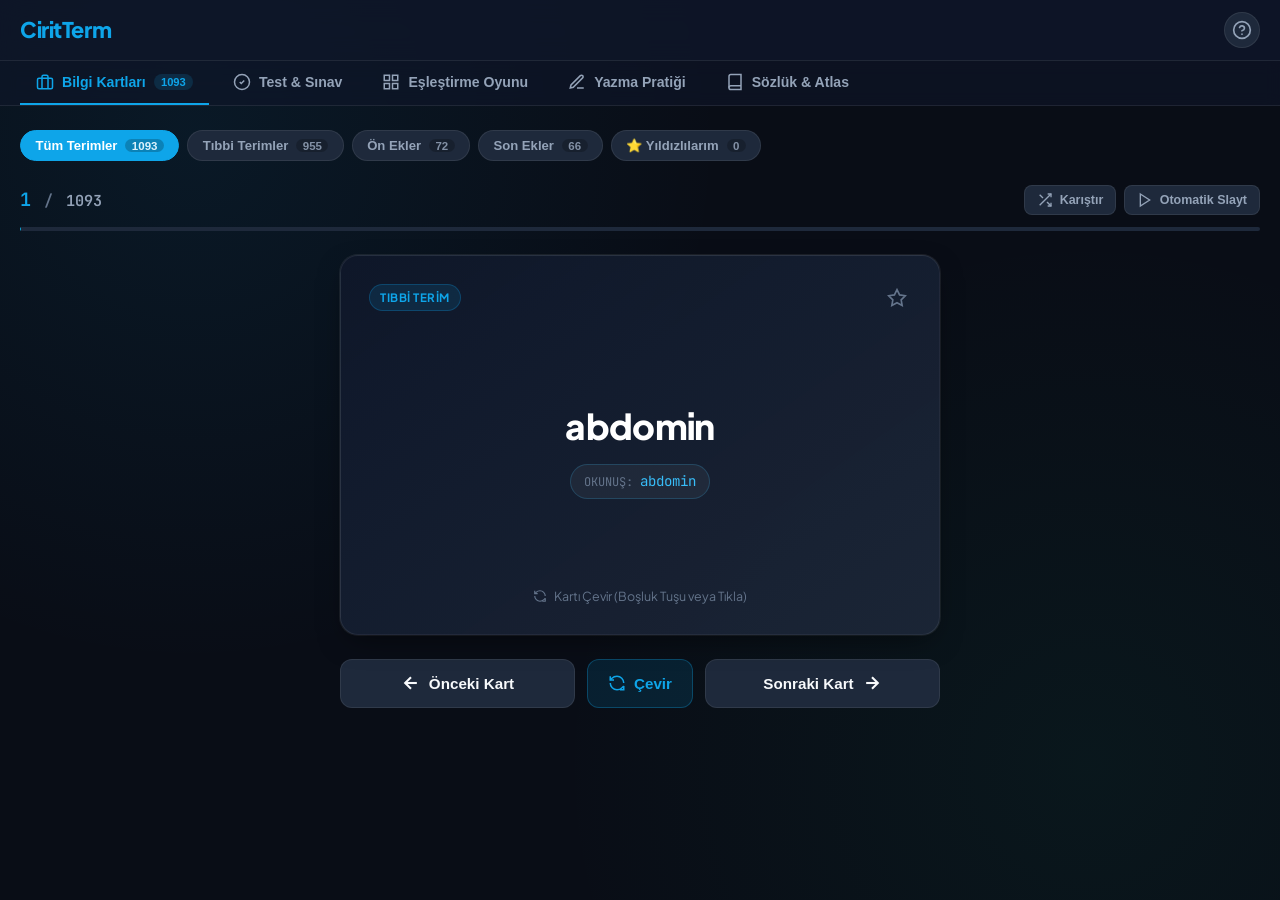
==== commit eda24eb7: "Site guncellendi" ====
--- a/index.html
+++ b/index.html
@@ -22,38 +22,10 @@
   <header class="header">
     <div class="header-container">
       <div class="header-brand">
-        <div class="brand-icon">
-          <svg viewBox="0 0 24 24" fill="none" stroke="currentColor" stroke-width="2.2" stroke-linecap="round"
-            stroke-linejoin="round">
-            <path d="M4.5 16.5c-1.5 1.26-2 5-2 5s3.74-.5 5-2c.71-.84.7-2.13-.09-2.91a2.18 2.18 0 0 0-2.91-.09z" />
-            <path d="m12 15-3-3a22 22 0 0 1 2-3.95A12.88 12.88 0 0 1 22 2c0 2.72-.78 7.5-6 11a22.35 22.35 0 0 1-4 2z" />
-            <path d="M9 12H4s.55-3.03 2-4c1.62-1.08 5 0 5 0" />
-            <path d="M12 15v5s3.03-.55 4-2c1.08-1.62 0-5 0-5" />
-          </svg>
-        </div>
-        <div class="brand-text">
-          <div class="brand-title-row">
-            <h1 class="brand-title">CiritTerm</h1>
-            <span class="brand-badge">Sınav Atlası</span>
-          </div>
-          <p class="brand-subtitle">Tıbbi Terminoloji Hazırlık & Çalışma Platformu</p>
-        </div>
+        <h1 class="brand-title">CiritTerm</h1>
       </div>
 
       <div class="header-actions">
-        <!-- Aktif Profil / Öğrenci Seçici -->
-        <div class="profile-pill" id="btn-open-profile-modal" title="Öğrenci Profili Değiştir / Arkadaş Ekle">
-          <span class="profile-avatar" id="header-profile-avatar">S</span>
-          <div class="profile-info">
-            <span class="profile-label">Aktif Öğrenci</span>
-            <span class="profile-name" id="header-profile-name">Süleyman</span>
-          </div>
-          <svg class="profile-chevron" viewBox="0 0 24 24" width="16" height="16" fill="none" stroke="currentColor"
-            stroke-width="2">
-            <polyline points="6 9 12 15 18 9"></polyline>
-          </svg>
-        </div>
-
         <!-- Kısayollar ve Rehber -->
         <button class="btn-icon-subtle" id="btn-open-help-modal" title="Klavye Kısayolları ve Rehber">
           <svg width="20" height="20" viewBox="0 0 24 24" fill="none" stroke="currentColor" stroke-width="2"
@@ -140,7 +112,7 @@
             <span class="filter-count" id="count-sonek">66</span>
           </button>
           <button class="filter-chip filter-chip-fav" data-filter="favorites">
-            <span>⭐ Yıldızlılarım (<span id="user-fav-label">Süleyman</span>)</span>
+            <span>⭐ Yıldızlılarım</span>
             <span class="filter-count" id="count-favorites">0</span>
           </button>
         </div>
@@ -559,41 +531,6 @@
     </section>
 
   </main>
-
-  <!-- ==================== MODAL: PROFİL / ÖĞRENCİ SEÇİCİ ==================== -->
-  <div class="modal-backdrop" id="modal-profile" style="display:none;">
-    <div class="modal-box modal-profile-box">
-      <div class="modal-header">
-        <div class="modal-title-group">
-          <h3>👥 Öğrenci Profili & Yıldızlılar</h3>
-          <p>Her arkadaşınız kendi profilini seçerek kendi yıldızlı terimlerini bağımsız olarak kaydedebilir.</p>
-        </div>
-        <button class="btn-close-modal" id="btn-close-profile-modal">✕</button>
-      </div>
-
-      <div class="modal-body">
-        <div class="profile-current-badge">
-          <span>Şu anki aktif öğrenci:</span>
-          <strong id="modal-current-user-name">Süleyman</strong>
-        </div>
-
-        <div class="profile-list-section">
-          <label>Kullanıcı Değiştir:</label>
-          <div class="profile-items-list" id="profile-items-container">
-            <!-- Profiller JS ile listelenecek -->
-          </div>
-        </div>
-
-        <div class="profile-add-section">
-          <label for="new-profile-name-input">Yeni Arkadaş / Profil Ekle:</label>
-          <div class="profile-add-row">
-            <input type="text" id="new-profile-name-input" placeholder="Örn: Ahmet, Ayşe, Mehmet..." maxlength="20">
-            <button class="btn-primary" id="btn-add-profile">Ekle</button>
-          </div>
-        </div>
-      </div>
-    </div>
-  </div>
 
   <!-- ==================== MODAL: KLAVYE KISAYOLLARI & REHBER ==================== -->
   <div class="modal-backdrop" id="modal-help" style="display:none;">
@@ -638,7 +575,7 @@
               </tr>
               <tr>
                 <td><span class="kbd">F</span></td>
-                <td>Mevcut terimi profilinin yıldızlılarına ekle/çıkar</td>
+                <td>Mevcut terimi yıldızlılara ekle/çıkar</td>
               </tr>
               <tr>
                 <td><span class="kbd">1, 2, 3, 4</span></td>
@@ -651,14 +588,6 @@
             </tbody>
           </table>
         </div>
-
-        <div class="exam-tips-card">
-          <h4>💡 Sınav Tavsiyesi</h4>
-          <p>Önce <strong>Bilgi Kartları</strong> ile terim ve ekleri tarayın, zorlandıklarınızı <strong>⭐
-              Yıldızlayın</strong>. Ardından <strong>Test & Sınav</strong> modunda <strong>100 veya 200 Soru</strong>
-            seçerek tam sınav provası yapın. Son olarak <strong>Yazma Pratiği</strong> ile Latince harf imlasını
-            pekiştirin.</p>
-        </div>
       </div>
     </div>
   </div>
--- a/style.css
+++ b/style.css
@@ -119,9 +119,10 @@
   font-size: 1.35rem;
   font-weight: 800;
   letter-spacing: -0.02em;
-  background: linear-gradient(to right, #ffffff, #38bdf8);
-  -webkit-background-clip: text;
-  -webkit-text-fill-color: transparent;
+  color: #0ea5e9;
+  background: none;
+  -webkit-background-clip: unset;
+  -webkit-text-fill-color: inherit;
 }
 
 .brand-badge {
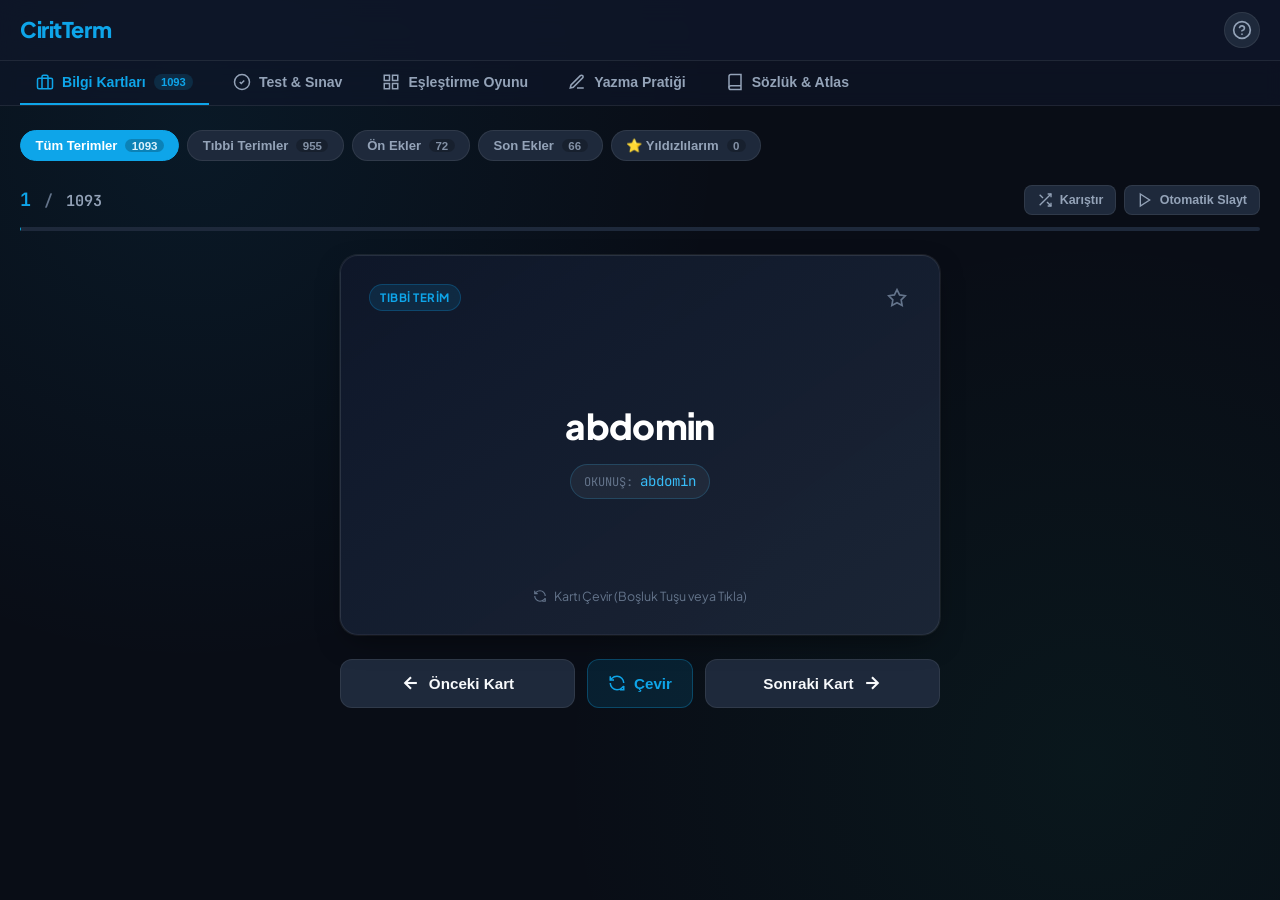
==== commit ab7a8d9c: "update" ====
--- a/index.html
+++ b/index.html
@@ -417,6 +417,10 @@
       </div>
 
       <!-- Mod 1: Duolingo Akışı -->
+      <div class="duo-columns-wrapper">
+        <div class="duo-column-header" style="color: var(--primary);">🔤 Tıbbi Terimler</div>
+        <div class="duo-column-header" style="color: var(--emerald);">📖 Türkçe Anlamlar</div>
+      </div>
       <div class="match-duo-container" id="match-duo-view">
         <div class="duo-column" id="duo-col-left">
           <!-- Sol Sütun: Tıbbi Terimler -->
--- a/style.css
+++ b/style.css
@@ -1077,12 +1077,38 @@
   font-size: 0.85rem;
   font-weight: 600;
   cursor: pointer;
+  transition: all 0.18s ease;
+}
+
+.mode-btn:hover {
+  border-color: var(--border-hover);
+  color: var(--text-main);
 }
 
 .mode-btn.active {
   background: rgba(14, 165, 233, 0.15);
   border-color: var(--primary);
   color: var(--primary);
+}
+
+/* Sütun başlıkları */
+.duo-columns-wrapper {
+  max-width: 780px;
+  margin: 0 auto 0.5rem auto;
+  display: grid;
+  grid-template-columns: 1fr 1fr;
+  gap: 1rem;
+}
+
+.duo-column-header {
+  font-size: 0.72rem;
+  font-weight: 800;
+  letter-spacing: 0.08em;
+  text-transform: uppercase;
+  text-align: center;
+  padding-bottom: 0.2rem;
+  border-bottom: 2px solid currentColor;
+  opacity: 0.75;
 }
 
 .match-stats-bar {
@@ -1142,8 +1168,9 @@
 }
 
 .match-tile {
+  position: relative;
   min-height: 60px;
-  padding: 0.75rem 1rem;
+  padding: 0.75rem 1rem 0.75rem 2.25rem; /* Sol: info buton için yer */
   background: var(--bg-tertiary);
   border: 1px solid var(--border-subtle);
   border-radius: var(--radius-md);
@@ -1156,7 +1183,13 @@
   color: var(--text-main);
   cursor: pointer;
   user-select: none;
+  overflow: visible; /* tooltip taşabilsin */
   transition: all 0.15s ease;
+}
+
+/* Sağ sütun kartlarında (anlam) info butonu olmaz, padding simetrik */
+.match-tile.duo-tile-right {
+  padding: 0.75rem 1rem;
 }
 
 .match-tile:hover {
@@ -1183,10 +1216,147 @@
   animation: shake 0.3s ease-in-out;
 }
 
+/* Yanlış eşleştirme efekti (Duolingo tarzı) */
+.match-tile.wrong-pair {
+  border-color: var(--rose) !important;
+  background: rgba(244, 63, 94, 0.28) !important;
+  box-shadow: 0 0 20px rgba(244, 63, 94, 0.5) !important;
+  animation: duoWrongShake 0.42s ease-in-out;
+}
+
 @keyframes shake {
   0%, 100% { transform: translateX(0); }
   25% { transform: translateX(-6px); }
   75% { transform: translateX(6px); }
+}
+
+@keyframes duoWrongShake {
+  0%, 100% { transform: translateX(0); }
+  15%, 45%, 75% { transform: translateX(-7px) scale(0.98); }
+  30%, 60%, 90% { transform: translateX(7px) scale(0.98); }
+}
+
+/* Kart içeriği yapısı - Duolingo tarzı tile içerikleri */
+.tile-term-main {
+  font-size: 0.95rem;
+  font-weight: 800;
+  color: #fff;
+  line-height: 1.25;
+  word-break: break-word;
+  display: block;
+}
+
+/* Eski inline okunuş stili (artık kullanılmıyor, kaldırıldı) */
+.tile-pronounce {
+  display: none;
+}
+
+.tile-meaning-main {
+  font-size: 0.9rem;
+  font-weight: 700;
+  color: #f1f5f9;
+  line-height: 1.3;
+  word-break: break-word;
+  display: block;
+}
+
+/* ℹ️ Okunuş Info Butonu */
+.tile-info-btn {
+  position: absolute;
+  left: 0.5rem;
+  top: 50%;
+  transform: translateY(-50%);
+  width: 22px;
+  height: 22px;
+  border-radius: 50%;
+  background: rgba(14, 165, 233, 0.12);
+  border: 1px solid rgba(14, 165, 233, 0.3);
+  color: #38bdf8;
+  display: flex;
+  align-items: center;
+  justify-content: center;
+  cursor: pointer;
+  flex-shrink: 0;
+  transition: background 0.15s ease, border-color 0.15s ease, transform 0.15s ease;
+  z-index: 2;
+}
+
+.tile-info-btn:hover {
+  background: rgba(14, 165, 233, 0.25);
+  border-color: #38bdf8;
+}
+
+.tile-info-btn.active {
+  background: rgba(14, 165, 233, 0.35);
+  border-color: var(--primary);
+  transform: translateY(-50%) scale(1.1);
+}
+
+/* Okunuş tooltip balonu */
+.tile-pronounce-tooltip {
+  position: absolute;
+  bottom: calc(100% + 7px);
+  left: 50%;
+  transform: translateX(-50%) scale(0.9);
+  background: rgba(15, 23, 42, 0.97);
+  border: 1px solid rgba(56, 189, 248, 0.5);
+  border-radius: var(--radius-sm);
+  padding: 0.3rem 0.65rem;
+  font-size: 0.75rem;
+  font-weight: 600;
+  font-style: italic;
+  color: #38bdf8;
+  white-space: nowrap;
+  pointer-events: none;
+  opacity: 0;
+  transition: opacity 0.18s ease, transform 0.18s ease;
+  z-index: 10;
+  box-shadow: 0 4px 14px rgba(0, 0, 0, 0.5);
+}
+
+/* Tooltip oku (küçük üçgen) */
+.tile-pronounce-tooltip::after {
+  content: '';
+  position: absolute;
+  top: 100%;
+  left: 50%;
+  transform: translateX(-50%);
+  border: 5px solid transparent;
+  border-top-color: rgba(56, 189, 248, 0.5);
+}
+
+.tile-pronounce-tooltip.visible {
+  opacity: 1;
+  transform: translateX(-50%) scale(1);
+}
+
+/* Pop-in animasyonu (her eşleştirmeden sonra yeni kartlar için) */
+@keyframes tilePopIn {
+  0% {
+    opacity: 0;
+    transform: scale(0.88) translateY(6px);
+  }
+  100% {
+    opacity: 1;
+    transform: scale(1) translateY(0);
+  }
+}
+
+.match-tile.pop-in {
+  animation: tilePopIn 0.28s cubic-bezier(0.34, 1.56, 0.64, 1);
+}
+
+/* Uzun metin uyarısı */
+.match-tile.long-text {
+  font-size: 0.82rem;
+}
+
+.match-tile.long-text .tile-term-main {
+  font-size: 0.82rem;
+}
+
+.match-tile.long-text .tile-meaning-main {
+  font-size: 0.8rem;
 }
 
 .match-grid-container {
@@ -1873,48 +2043,268 @@
 /* ==================== MOBİL UYUMLULUK (RESPONSIVE) ==================== */
 @media (max-width: 768px) {
   .header-container {
-    padding: 0.65rem 0.85rem;
+    padding: 0.6rem 0.75rem;
   }
 
   .brand-title {
-    font-size: 1.15rem;
+    font-size: 1.1rem;
   }
 
   .brand-subtitle {
     display: none;
   }
 
+  .brand-badge {
+    display: none;
+  }
+
   .main-container {
-    padding: 1rem 0.75rem;
+    padding: 0.85rem 0.65rem;
   }
 
   :root {
     --card-width: 100%;
-    --card-height: 340px;
-  }
-
+    --card-height: 300px;
+  }
+
+  /* Navigasyon sekmeleri */
+  .nav-tabs {
+    padding: 0 0.65rem;
+    gap: 0.25rem;
+  }
+
+  .nav-tab-btn {
+    padding: 0.6rem 0.65rem;
+    font-size: 0.8rem;
+    gap: 0.35rem;
+  }
+
+  .nav-tab-btn svg {
+    width: 15px;
+    height: 15px;
+  }
+
+  /* Filtre çipleri */
+  .filter-chip {
+    padding: 0.4rem 0.7rem;
+    font-size: 0.78rem;
+  }
+
+  /* Bilgi kartları */
   .card-term {
-    font-size: 1.75rem;
+    font-size: 1.6rem;
   }
 
   .card-meaning-text {
-    font-size: 1.15rem;
+    font-size: 1.1rem;
+  }
+
+  .fc-nav-actions {
+    gap: 0.5rem;
+  }
+
+  .btn-fc-nav {
+    padding: 0.7rem 0.75rem;
+    font-size: 0.85rem;
+  }
+
+  /* Test alanı */
+  .quiz-setup-card {
+    padding: 1.25rem;
+  }
+
+  .quiz-active-card {
+    padding: 1.25rem;
+  }
+
+  .quiz-opt-btn {
+    padding: 0.75rem 0.85rem;
+    font-size: 0.88rem;
+  }
+
+  /* Eşleştirme oyunu - Duo modu */
+  .match-stats-bar {
+    padding: 0.6rem 0.75rem;
+    gap: 0.5rem;
+    flex-wrap: wrap;
+  }
+
+  .mstat-val {
+    font-size: 1rem;
   }
 
   .match-duo-container {
-    grid-template-columns: 1fr;
-  }
-
+    grid-template-columns: 1fr 1fr; /* Mobilde yan yana korunur */
+    gap: 0.6rem;
+    max-width: 100%;
+  }
+
+  .duo-column {
+    gap: 0.5rem;
+  }
+
+  .duo-columns-wrapper {
+    max-width: 100%;
+    gap: 0.6rem;
+    margin-bottom: 0.4rem;
+  }
+
+  .match-tile {
+    min-height: 52px;
+    padding: 0.6rem 0.65rem 0.6rem 2rem; /* sol: info butonu için */
+    font-size: 0.82rem;
+    border-radius: var(--radius-sm);
+  }
+
+  .match-tile.duo-tile-right {
+    padding: 0.6rem 0.65rem;
+  }
+
+  .tile-info-btn {
+    width: 19px;
+    height: 19px;
+    left: 0.4rem;
+  }
+
+  .tile-info-btn svg {
+    width: 11px;
+    height: 11px;
+  }
+
+  .tile-term-main {
+    font-size: 0.82rem;
+  }
+
+  .tile-pronounce {
+    font-size: 0.68rem;
+  }
+
+  .tile-meaning-main {
+    font-size: 0.8rem;
+  }
+
+  /* Eşleştirme oyunu - Izgara modu */
   .match-grid-container {
     grid-template-columns: repeat(2, 1fr);
+    gap: 0.5rem;
+  }
+
+  /* Yazma pratiği */
+  .spelling-card {
+    padding: 1.25rem;
   }
 
   .spelling-target-term {
-    font-size: 1.65rem;
+    font-size: 1.5rem;
+  }
+
+  /* Sözlük */
+  .dict-cards-grid {
+    grid-template-columns: 1fr;
+  }
+
+  .dict-alphabet-bar {
+    gap: 0.25rem;
+  }
+
+  .alpha-btn {
+    padding: 0.3rem 0.5rem;
+    font-size: 0.75rem;
+    min-width: 28px;
+  }
+
+  /* Sonuç metrikleri */
+  .results-metrics-grid {
+    grid-template-columns: 1fr 1fr;
+    gap: 0.75rem;
+  }
+
+  /* Modaller */
+  .modal-window {
+    margin: 1rem;
+    padding: 1.25rem;
+    max-height: calc(100vh - 2rem);
+  }
+}
+
+/* Çok küçük ekranlar (< 480px) */
+@media (max-width: 480px) {
+  .brand-icon {
+    width: 34px;
+    height: 34px;
+  }
+
+  .brand-title {
+    font-size: 1rem;
+  }
+
+  .nav-tab-btn span:not(.nav-tab-badge) {
+    display: none; /* Tab metinlerini gizle, sadece ikon göster */
+  }
+
+  .nav-tab-btn {
+    padding: 0.6rem 0.75rem;
+  }
+
+  :root {
+    --card-height: 260px;
+  }
+
+  .card-term {
+    font-size: 1.35rem;
+  }
+
+  /* Eşleştirme - çok küçük ekranda tile boyutları */
+  .match-tile {
+    min-height: 46px;
+    padding: 0.5rem 0.5rem 0.5rem 1.85rem;
+    font-size: 0.75rem;
+  }
+
+  .match-tile.duo-tile-right {
+    padding: 0.5rem 0.5rem;
+  }
+
+  .tile-info-btn {
+    width: 17px;
+    height: 17px;
+    left: 0.3rem;
+  }
+
+  .tile-info-btn svg {
+    width: 10px;
+    height: 10px;
+  }
+
+  .tile-term-main,
+  .tile-meaning-main {
+    font-size: 0.75rem;
+  }
+
+  .tile-pronounce {
+    font-size: 0.62rem;
+  }
+
+  .match-duo-container {
+    gap: 0.4rem;
+  }
+
+  .match-grid-container {
+    grid-template-columns: 1fr 1fr;
+    gap: 0.4rem;
   }
 
   .results-metrics-grid {
     grid-template-columns: 1fr;
   }
-}
-
+
+  .fc-tools {
+    gap: 0.35rem;
+  }
+
+  .btn-tool {
+    padding: 0.3rem 0.55rem;
+    font-size: 0.72rem;
+  }
+}
+
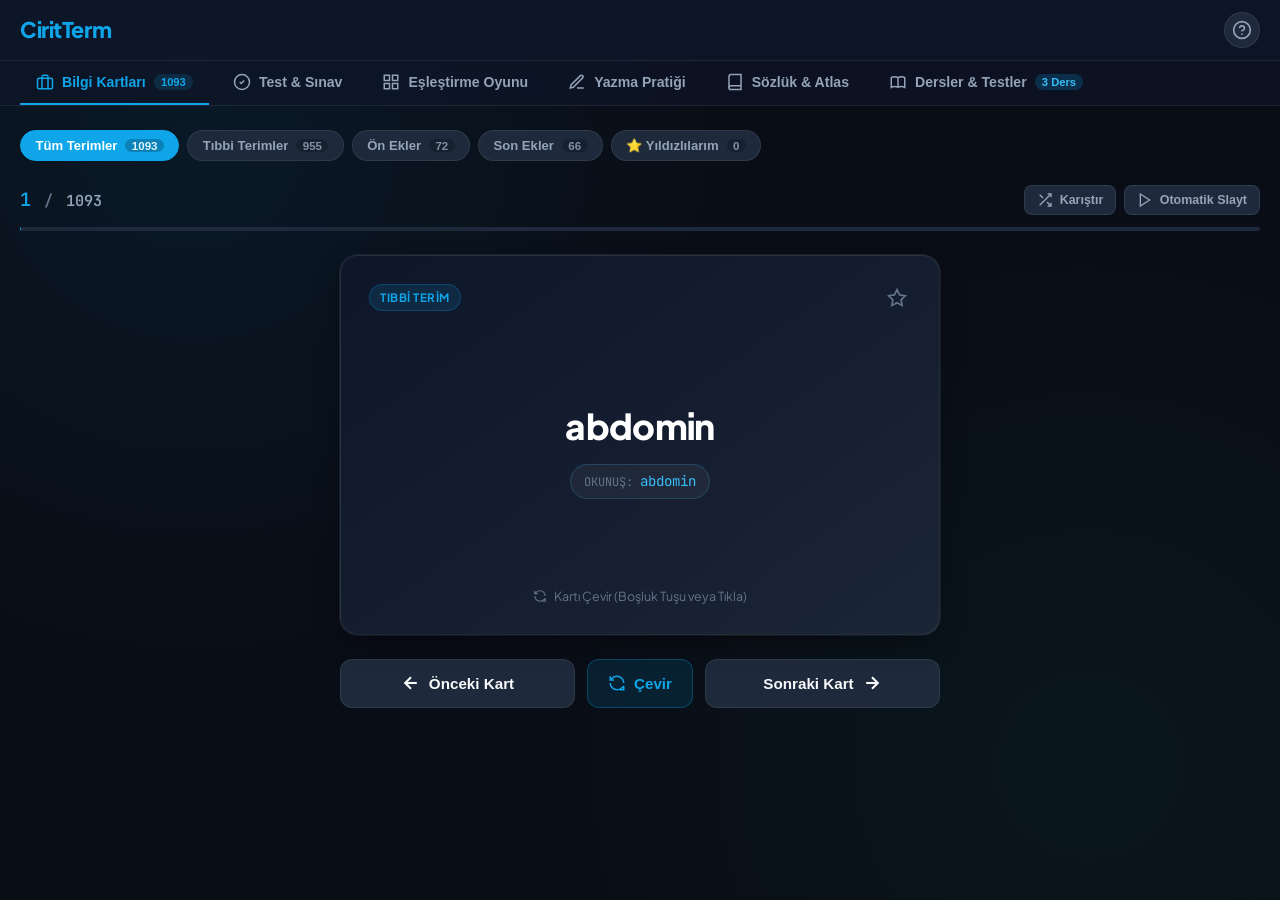
==== commit bb6e5e87: "tum dersler" ====
--- a/index.html
+++ b/index.html
@@ -84,6 +84,14 @@
         </svg>
         <span>Sözlük & Atlas</span>
       </button>
+
+      <button class="nav-tab-btn" data-tab="lessons" id="tab-lessons">
+        <svg viewBox="0 0 24 24" fill="none" stroke="currentColor" stroke-width="2">
+          <path d="M12 6.253v13m0-13C10.832 5.477 9.246 5 7.5 5S4.168 5.477 3 6.253v13C4.168 18.477 5.754 18 7.5 18s3.332.477 4.5 1.253m0-13C13.168 5.477 14.754 5 16.5 5c1.747 0 3.332.477 4.5 1.253v13C19.832 18.477 18.247 18 16.5 18c-1.746 0-3.332.477-4.5 1.253" />
+        </svg>
+        <span>Dersler & Testler</span>
+        <span class="nav-tab-badge" style="background: rgba(14, 165, 233, 0.2); color: #38bdf8;">3 Ders</span>
+      </button>
     </div>
   </nav>
 
@@ -531,6 +539,192 @@
       <!-- Sözlük Kartları Izgarası -->
       <div class="dict-cards-grid" id="dict-cards-grid">
         <!-- 1093 Terim Kartı Dinamik Render Edilecek -->
+      </div>
+    </section>
+
+    <!-- ==================== TAB 6: DERSLER & TESTLER ==================== -->
+    <section class="tab-content" id="tab-content-lessons">
+      <!-- 1. GÖRÜNÜM: DERS SEÇİM MENÜSÜ (HUB) -->
+      <div id="lessons-hub-view" class="lessons-hub-wrapper">
+        <div class="lessons-hero-card">
+          <div class="hero-badge">📚 DERSLER & SORU BANKASI</div>
+          <h2>Ders Seçin ve Çalışmaya Başlayın</h2>
+          <p>Her ders için ister <strong>Soru Çözüm Modu</strong> ile sınav pratiği yapın, ister <strong>Soru Çalışma Modu</strong> ile doğru cevapları vurgulu kartlardan hızlıca ezberleyin.</p>
+        </div>
+
+        <div class="lessons-cards-grid">
+          <!-- Kart 1: Anatomi -->
+          <div class="lesson-course-card" style="--lesson-accent: #0ea5e9;">
+            <div class="lcc-top">
+              <div class="lcc-icon-wrap">🦴</div>
+              <div class="lcc-info">
+                <div class="lcc-tags">
+                  <span class="lcc-tag tag-count">70 Soru</span>
+                  <span class="lcc-tag tag-field">Tıp & Morfoloji</span>
+                </div>
+                <h3 class="lcc-title">Anatomi</h3>
+              </div>
+            </div>
+            <p class="lcc-desc">İnsan vücudunun makroskopik ve mikroskopik yapıları, organ sistemleri, kemik, kas ve dolaşım anatomisi kapsamlı soru havuzu.</p>
+            <div class="lcc-actions">
+              <button class="btn-launch-lesson btn-lcc-quiz" data-lesson="anatomi" data-mode="test">
+                <span>🎯 Soru Çöz (Test)</span>
+              </button>
+              <button class="btn-launch-lesson btn-lcc-study" data-lesson="anatomi" data-mode="study">
+                <span>📖 Soru Çalış (Doğru Cevaplı)</span>
+              </button>
+            </div>
+          </div>
+
+          <!-- Kart 2: Fizyoloji -->
+          <div class="lesson-course-card" style="--lesson-accent: #10b981;">
+            <div class="lcc-top">
+              <div class="lcc-icon-wrap">🫀</div>
+              <div class="lcc-info">
+                <div class="lcc-tags">
+                  <span class="lcc-tag tag-count">50 Soru</span>
+                  <span class="lcc-tag tag-field">Yaşamsal İşlevler</span>
+                </div>
+                <h3 class="lcc-title">Fizyoloji</h3>
+              </div>
+            </div>
+            <p class="lcc-desc">Hücreden organ sistemlerine homeostaz, kardiyovasküler, solunum, nöronal iletim ve böbrek mekanizmaları soru havuzu.</p>
+            <div class="lcc-actions">
+              <button class="btn-launch-lesson btn-lcc-quiz" data-lesson="fizyoloji" data-mode="test">
+                <span>🎯 Soru Çöz (Test)</span>
+              </button>
+              <button class="btn-launch-lesson btn-lcc-study" data-lesson="fizyoloji" data-mode="study">
+                <span>📖 Soru Çalış (Doğru Cevaplı)</span>
+              </button>
+            </div>
+          </div>
+
+          <!-- Kart 3: Bilgi Teknolojileri -->
+          <div class="lesson-course-card" style="--lesson-accent: #8b5cf6;">
+            <div class="lcc-top">
+              <div class="lcc-icon-wrap">💻</div>
+              <div class="lcc-info">
+                <div class="lcc-tags">
+                  <span class="lcc-tag tag-count">105 Soru</span>
+                  <span class="lcc-tag tag-field">Bilişim & Yazılım</span>
+                </div>
+                <h3 class="lcc-title">Bilgi Teknolojileri</h3>
+              </div>
+            </div>
+            <p class="lcc-desc">Donanım mimarisi, yazılımlar, işletim sistemleri, internet ağları, enformatik kurallar ve bilgi güvenliği soru havuzu.</p>
+            <div class="lcc-actions">
+              <button class="btn-launch-lesson btn-lcc-quiz" data-lesson="bilgi" data-mode="test">
+                <span>🎯 Soru Çöz (Test)</span>
+              </button>
+              <button class="btn-launch-lesson btn-lcc-study" data-lesson="bilgi" data-mode="study">
+                <span>📖 Soru Çalış (Doğru Cevaplı)</span>
+              </button>
+            </div>
+          </div>
+        </div>
+      </div>
+
+      <!-- 2. GÖRÜNÜM: DERS SORU ÇÖZME / ÇALIŞMA OTURUM EKRANI -->
+      <div id="lesson-active-view" class="lesson-session-view" style="display:none;">
+        <!-- Üst Kontrol & Meta Çubuğu -->
+        <div class="lesson-session-bar">
+          <button class="btn-icon-label" id="btn-lesson-back-hub" title="Ders Seçimine Dön">
+            <span>← Dersler</span>
+          </button>
+          <div class="lesson-active-meta">
+            <span class="lesson-icon" id="lesson-active-icon">🦴</span>
+            <span class="lesson-title" id="lesson-active-title">Anatomi</span>
+            <span class="lesson-mode-pill" id="lesson-active-badge">🎯 Soru Çözüm Modu</span>
+          </div>
+          <button class="btn-mode-toggle" id="btn-lesson-switch-mode" title="Modlar Arasında Geçiş Yap">
+            <span>📖 Çalışma Modu</span>
+          </button>
+        </div>
+
+        <!-- İlerleme Çubuğu -->
+        <div class="lesson-progress-wrap">
+          <div class="lesson-progress-track">
+            <div class="lesson-progress-fill" id="lesson-progress-bar"></div>
+          </div>
+          <div class="lesson-counter-label" id="lesson-question-counter">1 / 70</div>
+        </div>
+
+        <!-- Soru Kartı -->
+        <div class="lesson-question-card">
+          <div class="lesson-q-header">
+            <span class="lesson-q-badge" id="lesson-q-num-badge">Soru 1</span>
+          </div>
+          <h3 class="lesson-q-text" id="lesson-q-text">Soru metni yükleniyor...</h3>
+
+          <!-- Seçenekler Listesi (Dinamik) -->
+          <div class="lesson-options-list" id="lesson-options-container">
+            <!-- JS ile şıklar render edilecek -->
+          </div>
+        </div>
+
+        <!-- Mod A (Test Modu) Alt Geri Bildirim ve İleri Çubuğu -->
+        <div class="lesson-test-footer" id="lesson-test-footer" style="display:none;">
+          <div class="test-feedback-text" id="lesson-test-feedback-msg"></div>
+          <button class="btn-test-next" id="btn-test-next">Sonraki Soru →</button>
+        </div>
+
+        <!-- Mod B (Çalışma Modu) Alt Navigasyon Çubuğu -->
+        <div class="lesson-study-footer" id="lesson-study-footer">
+          <button class="btn-study-nav" id="btn-study-prev" title="Önceki Soru (Sol Ok)">
+            <span>← Önceki</span>
+          </button>
+          <div class="study-nav-center">
+            <select class="study-jump-select" id="select-study-jump" title="Soruya Git"></select>
+            <button class="btn-study-shuffle" id="btn-study-shuffle" title="Soruları Karıştır">
+              <span>🔀 Karıştır</span>
+            </button>
+          </div>
+          <button class="btn-study-nav btn-study-next" id="btn-study-next" title="Sonraki Soru (Sağ Ok)">
+            <span>Sonraki →</span>
+          </button>
+        </div>
+      </div>
+
+      <!-- 3. GÖRÜNÜM: TEST SONUÇLARI EKRANI -->
+      <div id="lesson-results-view" class="lesson-results-card" style="display:none;">
+        <div class="res-icon-wrap" id="res-lesson-icon">🏆</div>
+        <h2 class="res-title" id="res-lesson-title">Test Tamamlandı!</h2>
+        <p class="res-lesson-sub" id="res-lesson-name">Anatomi Sınavı</p>
+
+        <div class="res-score-badge">
+          <span class="res-score-num" id="res-lesson-score-pct">%100</span>
+          <span class="res-score-lbl">Başarı Oranı</span>
+        </div>
+
+        <div class="res-stats-grid">
+          <div class="res-stat-box stat-correct">
+            <span class="res-stat-lbl">Doğru</span>
+            <span class="res-stat-val" id="res-lesson-correct">0</span>
+          </div>
+          <div class="res-stat-box stat-wrong">
+            <span class="res-stat-lbl">Yanlış</span>
+            <span class="res-stat-val" id="res-lesson-wrong">0</span>
+          </div>
+          <div class="res-stat-box stat-total">
+            <span class="res-stat-lbl">Toplam Soru</span>
+            <span class="res-stat-val" id="res-lesson-total">0</span>
+          </div>
+        </div>
+
+        <!-- Yanlış Yapılan Soruların İnceleme Listesi -->
+        <div class="res-mistakes-container" id="lesson-mistakes-preview" style="display:none;"></div>
+
+        <div class="res-actions">
+          <button class="btn-res-action btn-res-primary" id="btn-test-restart">
+            <span>🔄 Testi Tekrar Çöz</span>
+          </button>
+          <button class="btn-res-action btn-res-warning" id="btn-test-review-mistakes" style="display:none;">
+            <span>❌ Yalnızca Yanlışları Çöz</span>
+          </button>
+          <button class="btn-res-action btn-res-secondary" id="btn-test-back-hub">
+            <span>📚 Dersler Menüsüne Dön</span>
+          </button>
+        </div>
       </div>
     </section>
 
@@ -638,6 +832,8 @@
 
   <!-- Scriptler -->
   <script src="data.js"></script>
+  <script src="lessons-data.js"></script>
+  <script src="lessons.js"></script>
   <script src="app.js"></script>
 </body>
 
--- a/style.css
+++ b/style.css
@@ -2308,3 +2308,987 @@
   }
 }
 
+/* ===================================================================
+   TAB 6: DERSLER & TESTLER MODÜLÜ (ANATOMİ, FİZYOLOJİ, BİLGİ TEK.)
+   Mobil & Android Odaklı, Modern, Göz Yormayan Tasarım
+   =================================================================== */
+
+/* 1. Dersler Hub (Seçim Alanı) */
+.lessons-hub-wrapper {
+  max-width: 1100px;
+  margin: 0 auto;
+}
+
+.lessons-hero-card {
+  background: linear-gradient(135deg, rgba(14, 165, 233, 0.12), rgba(139, 92, 246, 0.1));
+  border: 1px solid rgba(56, 189, 248, 0.25);
+  border-radius: var(--radius-lg);
+  padding: 1.75rem 2rem;
+  margin-bottom: 2rem;
+  text-align: center;
+  box-shadow: 0 10px 30px -10px rgba(0, 0, 0, 0.5);
+}
+
+.hero-badge {
+  display: inline-block;
+  font-size: 0.75rem;
+  font-weight: 800;
+  letter-spacing: 0.08em;
+  text-transform: uppercase;
+  color: #38bdf8;
+  background: rgba(14, 165, 233, 0.18);
+  border: 1px solid rgba(14, 165, 233, 0.35);
+  padding: 0.25rem 0.85rem;
+  border-radius: var(--radius-full);
+  margin-bottom: 0.75rem;
+}
+
+.lessons-hero-card h2 {
+  font-size: 1.75rem;
+  font-weight: 800;
+  color: #fff;
+  letter-spacing: -0.02em;
+  margin-bottom: 0.5rem;
+}
+
+.lessons-hero-card p {
+  font-size: 0.95rem;
+  color: var(--text-muted);
+  max-width: 720px;
+  margin: 0 auto;
+  line-height: 1.5;
+}
+
+/* Ders Kartları Izgarası */
+.lessons-cards-grid {
+  display: grid;
+  grid-template-columns: repeat(auto-fit, minmax(320px, 1fr));
+  gap: 1.5rem;
+}
+
+.lesson-course-card {
+  background: var(--bg-card);
+  border: 1px solid var(--border-subtle);
+  border-radius: var(--radius-lg);
+  padding: 1.75rem;
+  display: flex;
+  flex-direction: column;
+  justify-content: space-between;
+  box-shadow: var(--shadow-card);
+  transition: transform 0.25s ease, border-color 0.25s ease, box-shadow 0.25s ease;
+  position: relative;
+  overflow: hidden;
+}
+
+.lesson-course-card::before {
+  content: '';
+  position: absolute;
+  top: 0;
+  left: 0;
+  right: 0;
+  height: 4px;
+  background: var(--lesson-accent, var(--primary));
+  opacity: 0.85;
+}
+
+.lesson-course-card:hover {
+  transform: translateY(-4px);
+  border-color: var(--lesson-accent, var(--primary));
+  box-shadow: 0 16px 36px -8px rgba(0, 0, 0, 0.6), 0 0 25px -5px var(--lesson-accent);
+}
+
+.lcc-top {
+  display: flex;
+  align-items: center;
+  gap: 1rem;
+  margin-bottom: 1rem;
+}
+
+.lcc-icon-wrap {
+  width: 54px;
+  height: 54px;
+  border-radius: var(--radius-md);
+  background: rgba(255, 255, 255, 0.05);
+  border: 1px solid rgba(255, 255, 255, 0.1);
+  display: flex;
+  align-items: center;
+  justify-content: center;
+  font-size: 1.8rem;
+  flex-shrink: 0;
+  box-shadow: 0 4px 14px rgba(0, 0, 0, 0.3);
+}
+
+.lcc-info {
+  display: flex;
+  flex-direction: column;
+  gap: 0.25rem;
+}
+
+.lcc-tags {
+  display: flex;
+  align-items: center;
+  gap: 0.4rem;
+  flex-wrap: wrap;
+}
+
+.lcc-tag {
+  font-size: 0.7rem;
+  font-weight: 700;
+  padding: 0.15rem 0.5rem;
+  border-radius: var(--radius-full);
+}
+
+.lcc-tag.tag-count {
+  background: rgba(14, 165, 233, 0.18);
+  color: #38bdf8;
+  border: 1px solid rgba(14, 165, 233, 0.3);
+}
+
+.lcc-tag.tag-field {
+  background: rgba(255, 255, 255, 0.06);
+  color: var(--text-muted);
+}
+
+.lcc-title {
+  font-size: 1.35rem;
+  font-weight: 800;
+  color: #fff;
+}
+
+.lcc-desc {
+  font-size: 0.88rem;
+  color: var(--text-muted);
+  line-height: 1.5;
+  margin-bottom: 1.5rem;
+  flex: 1;
+}
+
+.lcc-actions {
+  display: flex;
+  flex-direction: column;
+  gap: 0.65rem;
+}
+
+.btn-launch-lesson {
+  display: flex;
+  align-items: center;
+  justify-content: center;
+  gap: 0.5rem;
+  padding: 0.85rem 1.25rem;
+  border-radius: var(--radius-md);
+  font-size: 0.92rem;
+  font-weight: 700;
+  cursor: pointer;
+  transition: all 0.2s cubic-bezier(0.4, 0, 0.2, 1);
+  min-height: 48px; /* Android touch target standard */
+  text-align: center;
+  user-select: none;
+}
+
+/* 🎯 Test Butonu (Primary) */
+.btn-lcc-quiz {
+  background: linear-gradient(135deg, var(--lesson-accent, #0ea5e9), #0284c7);
+  color: #fff;
+  border: 1px solid rgba(255, 255, 255, 0.2);
+  box-shadow: 0 4px 14px rgba(14, 165, 233, 0.35);
+}
+
+.btn-lcc-quiz:hover {
+  transform: translateY(-2px);
+  box-shadow: 0 6px 20px rgba(14, 165, 233, 0.55);
+  filter: brightness(1.1);
+}
+
+/* 📖 Çalışma Kartı Butonu (Secondary) */
+.btn-lcc-study {
+  background: rgba(255, 255, 255, 0.04);
+  color: var(--text-main);
+  border: 1px solid var(--border-subtle);
+}
+
+.btn-lcc-study:hover {
+  background: rgba(16, 185, 129, 0.15);
+  border-color: var(--emerald);
+  color: #34d399;
+  transform: translateY(-2px);
+}
+
+/* 2. Ders Oturumu (Soru Ekranı) */
+.lesson-session-view {
+  max-width: 820px;
+  margin: 0 auto;
+}
+
+.lesson-session-bar {
+  display: flex;
+  align-items: center;
+  justify-content: space-between;
+  gap: 0.75rem;
+  margin-bottom: 1.25rem;
+  padding: 0.75rem 1rem;
+  background: var(--bg-card);
+  border: 1px solid var(--border-subtle);
+  border-radius: var(--radius-md);
+  flex-wrap: wrap;
+}
+
+.btn-icon-label {
+  display: inline-flex;
+  align-items: center;
+  gap: 0.35rem;
+  padding: 0.5rem 0.85rem;
+  border-radius: var(--radius-sm);
+  background: var(--bg-tertiary);
+  border: 1px solid var(--border-subtle);
+  color: var(--text-muted);
+  font-size: 0.85rem;
+  font-weight: 700;
+  cursor: pointer;
+  transition: all 0.2s ease;
+  min-height: 40px;
+}
+
+.btn-icon-label:hover {
+  color: #fff;
+  border-color: var(--primary);
+  background: rgba(14, 165, 233, 0.15);
+}
+
+.lesson-active-meta {
+  display: flex;
+  align-items: center;
+  gap: 0.6rem;
+  flex: 1;
+  justify-content: center;
+  min-width: 200px;
+}
+
+.lesson-active-meta .lesson-icon {
+  font-size: 1.3rem;
+}
+
+.lesson-active-meta .lesson-title {
+  font-size: 1.15rem;
+  font-weight: 800;
+  color: #fff;
+}
+
+.lesson-mode-pill {
+  font-size: 0.72rem;
+  font-weight: 700;
+  padding: 0.2rem 0.65rem;
+  border-radius: var(--radius-full);
+}
+
+.lesson-mode-pill.mode-test {
+  background: rgba(14, 165, 233, 0.18);
+  color: #38bdf8;
+  border: 1px solid rgba(14, 165, 233, 0.35);
+}
+
+.lesson-mode-pill.mode-study {
+  background: rgba(16, 185, 129, 0.18);
+  color: #34d399;
+  border: 1px solid rgba(16, 185, 129, 0.35);
+}
+
+.btn-mode-toggle {
+  display: inline-flex;
+  align-items: center;
+  gap: 0.35rem;
+  padding: 0.5rem 0.85rem;
+  border-radius: var(--radius-sm);
+  background: rgba(255, 255, 255, 0.05);
+  border: 1px solid var(--border-subtle);
+  color: var(--text-main);
+  font-size: 0.8rem;
+  font-weight: 700;
+  cursor: pointer;
+  transition: all 0.2s ease;
+  min-height: 40px;
+}
+
+.btn-mode-toggle:hover {
+  border-color: var(--emerald);
+  color: var(--emerald);
+  background: rgba(16, 185, 129, 0.1);
+}
+
+/* İlerleme Çubuğu */
+.lesson-progress-wrap {
+  display: flex;
+  align-items: center;
+  gap: 1rem;
+  margin-bottom: 1.5rem;
+}
+
+.lesson-progress-track {
+  flex: 1;
+  height: 6px;
+  background: var(--bg-tertiary);
+  border-radius: var(--radius-full);
+  overflow: hidden;
+}
+
+.lesson-progress-fill {
+  height: 100%;
+  width: 0%;
+  background: linear-gradient(90deg, var(--primary), var(--cyan), var(--emerald));
+  border-radius: var(--radius-full);
+  transition: width 0.28s ease;
+}
+
+.lesson-counter-label {
+  font-family: var(--font-mono);
+  font-size: 0.85rem;
+  font-weight: 700;
+  color: var(--text-muted);
+  white-space: nowrap;
+}
+
+/* Soru Kartı */
+.lesson-question-card {
+  background: var(--bg-card);
+  border: 1px solid var(--border-subtle);
+  border-radius: var(--radius-lg);
+  padding: 2rem;
+  box-shadow: var(--shadow-card);
+  margin-bottom: 1.5rem;
+}
+
+.lesson-q-header {
+  display: flex;
+  align-items: center;
+  justify-content: space-between;
+  margin-bottom: 1rem;
+}
+
+.lesson-q-badge {
+  font-family: var(--font-mono);
+  font-size: 0.78rem;
+  font-weight: 700;
+  text-transform: uppercase;
+  color: var(--primary);
+  background: rgba(14, 165, 233, 0.12);
+  border: 1px solid rgba(14, 165, 233, 0.25);
+  padding: 0.25rem 0.65rem;
+  border-radius: var(--radius-full);
+}
+
+.lesson-q-text {
+  font-size: 1.25rem;
+  font-weight: 700;
+  color: #fff;
+  line-height: 1.55;
+  margin-bottom: 1.75rem;
+  letter-spacing: -0.01em;
+}
+
+/* Seçenekler Listesi */
+.lesson-options-list {
+  display: flex;
+  flex-direction: column;
+  gap: 0.75rem;
+}
+
+/* MOD A: Test Seçenek Butonları */
+.test-option-btn {
+  display: flex;
+  align-items: center;
+  gap: 0.85rem;
+  padding: 0.95rem 1.15rem;
+  border-radius: var(--radius-md);
+  background: var(--bg-tertiary);
+  border: 1.5px solid var(--border-subtle);
+  color: var(--text-main);
+  font-size: 0.96rem;
+  font-weight: 600;
+  text-align: left;
+  cursor: pointer;
+  transition: all 0.18s ease;
+  user-select: none;
+  min-height: 52px;
+}
+
+.test-option-btn:hover:not(:disabled) {
+  border-color: var(--primary);
+  background: rgba(14, 165, 233, 0.12);
+  transform: translateX(4px);
+}
+
+.test-opt-letter {
+  width: 28px;
+  height: 28px;
+  border-radius: 50%;
+  background: rgba(255, 255, 255, 0.08);
+  display: flex;
+  align-items: center;
+  justify-content: center;
+  font-family: var(--font-mono);
+  font-size: 0.82rem;
+  font-weight: 800;
+  flex-shrink: 0;
+  color: var(--text-dim);
+  transition: all 0.15s ease;
+}
+
+.test-option-btn:hover:not(:disabled) .test-opt-letter {
+  background: var(--primary);
+  color: #fff;
+}
+
+.test-opt-text {
+  flex: 1;
+  line-height: 1.4;
+}
+
+.test-option-btn.is-correct {
+  border-color: var(--emerald) !important;
+  background: rgba(16, 185, 129, 0.22) !important;
+  color: #fff !important;
+  box-shadow: 0 0 16px rgba(16, 185, 129, 0.35);
+}
+
+.test-option-btn.is-correct .test-opt-letter {
+  background: var(--emerald) !important;
+  color: #fff !important;
+}
+
+.test-option-btn.is-correct .test-opt-icon::after {
+  content: '✓';
+  color: var(--emerald);
+  font-weight: 900;
+  font-size: 1.2rem;
+}
+
+.test-option-btn.is-wrong {
+  border-color: var(--rose) !important;
+  background: rgba(244, 63, 94, 0.22) !important;
+  color: #fff !important;
+  animation: shake 0.35s ease-in-out;
+}
+
+.test-option-btn.is-wrong .test-opt-letter {
+  background: var(--rose) !important;
+  color: #fff !important;
+}
+
+.test-option-btn.is-wrong .test-opt-icon::after {
+  content: '✗';
+  color: var(--rose);
+  font-weight: 900;
+  font-size: 1.2rem;
+}
+
+/* MOD B: Soru Çalışma Kartları (Doğru Cevap Vurgulu) */
+.study-option-card {
+  display: flex;
+  align-items: center;
+  gap: 0.85rem;
+  padding: 0.95rem 1.15rem;
+  border-radius: var(--radius-md);
+  min-height: 52px;
+  transition: all 0.2s ease;
+}
+
+.study-option-card .opt-prefix {
+  width: 28px;
+  height: 28px;
+  border-radius: 50%;
+  background: rgba(255, 255, 255, 0.08);
+  display: flex;
+  align-items: center;
+  justify-content: center;
+  font-family: var(--font-mono);
+  font-size: 0.82rem;
+  font-weight: 800;
+  flex-shrink: 0;
+  color: var(--text-dim);
+}
+
+.study-option-card .opt-text {
+  flex: 1;
+  font-size: 0.96rem;
+  line-height: 1.4;
+}
+
+/* VURGULU DOĞRU CEVAP */
+.study-option-card.highlight-correct {
+  background: linear-gradient(135deg, rgba(16, 185, 129, 0.2), rgba(16, 185, 129, 0.1));
+  border: 2px solid var(--emerald);
+  box-shadow: 0 0 20px rgba(16, 185, 129, 0.3);
+}
+
+.study-option-card.highlight-correct .opt-prefix {
+  background: var(--emerald);
+  color: #fff;
+}
+
+.study-option-card.highlight-correct .opt-text {
+  font-weight: 800;
+  color: #ffffff;
+}
+
+.correct-badge-pill {
+  font-size: 0.72rem;
+  font-weight: 800;
+  padding: 0.25rem 0.65rem;
+  border-radius: var(--radius-full);
+  background: var(--emerald);
+  color: #042f2e;
+  letter-spacing: 0.03em;
+  white-space: nowrap;
+  box-shadow: 0 2px 8px rgba(16, 185, 129, 0.5);
+  animation: pulseGlow 1.8s infinite alternate;
+}
+
+@keyframes pulseGlow {
+  0% { transform: scale(1); }
+  100% { transform: scale(1.05); }
+}
+
+/* Normal / Soluk Şıklar */
+.study-option-card.dimmed-option {
+  background: rgba(15, 23, 42, 0.5);
+  border: 1px solid var(--border-subtle);
+  opacity: 0.7;
+}
+
+/* Test Modu Alt Barı */
+.lesson-test-footer {
+  display: flex;
+  align-items: center;
+  justify-content: space-between;
+  gap: 1rem;
+  padding: 1rem 1.25rem;
+  background: var(--bg-card);
+  border: 1px solid var(--border-subtle);
+  border-radius: var(--radius-md);
+  margin-top: 1rem;
+  flex-wrap: wrap;
+}
+
+.test-feedback-text {
+  display: flex;
+  align-items: center;
+  gap: 0.5rem;
+  font-size: 0.95rem;
+  font-weight: 700;
+}
+
+.test-feedback-text.success {
+  color: var(--emerald);
+}
+
+.test-feedback-text.danger {
+  color: var(--rose);
+}
+
+.btn-test-next {
+  background: linear-gradient(135deg, var(--primary), #0284c7);
+  color: #fff;
+  border: none;
+  padding: 0.75rem 1.5rem;
+  border-radius: var(--radius-md);
+  font-weight: 800;
+  font-size: 0.95rem;
+  cursor: pointer;
+  transition: all 0.2s ease;
+  min-height: 48px;
+}
+
+.btn-test-next:hover {
+  transform: translateY(-2px);
+  box-shadow: 0 6px 18px var(--primary-glow);
+}
+
+/* Çalışma Modu Alt Barı (Android / Mobil Navigasyon Odaklı) */
+.lesson-study-footer {
+  display: flex;
+  align-items: center;
+  justify-content: space-between;
+  gap: 0.75rem;
+  padding: 0.85rem 1rem;
+  background: var(--bg-card);
+  border: 1px solid var(--border-subtle);
+  border-radius: var(--radius-md);
+  margin-top: 1rem;
+  flex-wrap: wrap;
+}
+
+.btn-study-nav {
+  display: inline-flex;
+  align-items: center;
+  justify-content: center;
+  gap: 0.4rem;
+  padding: 0.75rem 1.25rem;
+  border-radius: var(--radius-md);
+  background: var(--bg-tertiary);
+  border: 1px solid var(--border-subtle);
+  color: var(--text-main);
+  font-size: 0.92rem;
+  font-weight: 700;
+  cursor: pointer;
+  transition: all 0.2s ease;
+  min-height: 48px;
+  flex: 1;
+}
+
+.btn-study-nav:hover {
+  background: rgba(30, 41, 59, 0.95);
+  border-color: var(--primary);
+  color: #fff;
+}
+
+.btn-study-next {
+  background: linear-gradient(135deg, rgba(16, 185, 129, 0.2), rgba(16, 185, 129, 0.35));
+  border-color: rgba(16, 185, 129, 0.5);
+  color: #34d399;
+}
+
+.btn-study-next:hover {
+  background: var(--emerald);
+  color: #042f2e;
+}
+
+.study-nav-center {
+  display: flex;
+  align-items: center;
+  gap: 0.5rem;
+}
+
+.study-jump-select {
+  background: var(--bg-secondary);
+  border: 1px solid var(--border-subtle);
+  border-radius: var(--radius-sm);
+  color: var(--text-main);
+  padding: 0.65rem 0.85rem;
+  font-size: 0.85rem;
+  font-weight: 700;
+  cursor: pointer;
+  outline: none;
+  min-height: 48px;
+}
+
+.study-jump-select:focus {
+  border-color: var(--primary);
+}
+
+.btn-study-shuffle {
+  display: inline-flex;
+  align-items: center;
+  gap: 0.35rem;
+  padding: 0.65rem 0.85rem;
+  border-radius: var(--radius-sm);
+  background: var(--bg-tertiary);
+  border: 1px solid var(--border-subtle);
+  color: var(--text-muted);
+  font-size: 0.85rem;
+  font-weight: 700;
+  cursor: pointer;
+  min-height: 48px;
+  transition: all 0.2s ease;
+}
+
+.btn-study-shuffle:hover {
+  color: #fff;
+  border-color: #f59e0b;
+  color: #f59e0b;
+}
+
+/* 3. Sonuç Ekranı */
+.lesson-results-card {
+  max-width: 680px;
+  margin: 1.5rem auto;
+  background: var(--bg-card);
+  border: 1px solid var(--border-subtle);
+  border-radius: var(--radius-lg);
+  padding: 2.25rem 2rem;
+  box-shadow: var(--shadow-card);
+  text-align: center;
+}
+
+.res-icon-wrap {
+  font-size: 3.5rem;
+  margin-bottom: 0.5rem;
+}
+
+.res-title {
+  font-size: 1.65rem;
+  font-weight: 800;
+  color: #fff;
+  margin-bottom: 0.25rem;
+}
+
+.res-lesson-sub {
+  font-size: 0.95rem;
+  color: var(--text-muted);
+  margin-bottom: 1.5rem;
+}
+
+.res-score-badge {
+  display: inline-flex;
+  flex-direction: column;
+  align-items: center;
+  background: linear-gradient(135deg, rgba(14, 165, 233, 0.15), rgba(16, 185, 129, 0.15));
+  border: 1.5px solid rgba(14, 165, 233, 0.35);
+  border-radius: var(--radius-md);
+  padding: 1.25rem 2.5rem;
+  margin-bottom: 1.75rem;
+}
+
+.res-score-num {
+  font-family: var(--font-mono);
+  font-size: 2.5rem;
+  font-weight: 800;
+  color: #38bdf8;
+  line-height: 1;
+}
+
+.res-score-lbl {
+  font-size: 0.78rem;
+  font-weight: 700;
+  text-transform: uppercase;
+  color: var(--text-dim);
+  margin-top: 0.35rem;
+}
+
+.res-stats-grid {
+  display: grid;
+  grid-template-columns: repeat(3, 1fr);
+  gap: 1rem;
+  margin-bottom: 1.75rem;
+}
+
+.res-stat-box {
+  background: var(--bg-tertiary);
+  border: 1px solid var(--border-subtle);
+  border-radius: var(--radius-md);
+  padding: 0.85rem 0.5rem;
+  display: flex;
+  flex-direction: column;
+  align-items: center;
+  gap: 0.25rem;
+}
+
+.res-stat-box.stat-correct {
+  border-color: rgba(16, 185, 129, 0.3);
+}
+
+.res-stat-box.stat-correct .res-stat-val {
+  color: var(--emerald);
+}
+
+.res-stat-box.stat-wrong {
+  border-color: rgba(244, 63, 94, 0.3);
+}
+
+.res-stat-box.stat-wrong .res-stat-val {
+  color: var(--rose);
+}
+
+.res-stat-lbl {
+  font-size: 0.72rem;
+  text-transform: uppercase;
+  color: var(--text-dim);
+  font-weight: 700;
+}
+
+.res-stat-val {
+  font-family: var(--font-mono);
+  font-size: 1.35rem;
+  font-weight: 800;
+  color: #fff;
+}
+
+.res-actions {
+  display: flex;
+  flex-direction: column;
+  gap: 0.75rem;
+}
+
+.btn-res-action {
+  display: flex;
+  align-items: center;
+  justify-content: center;
+  gap: 0.5rem;
+  padding: 0.95rem 1.25rem;
+  border-radius: var(--radius-md);
+  font-size: 0.95rem;
+  font-weight: 700;
+  cursor: pointer;
+  transition: all 0.2s ease;
+  min-height: 50px;
+}
+
+.btn-res-primary {
+  background: linear-gradient(135deg, var(--primary), #0284c7);
+  color: #fff;
+  border: none;
+  box-shadow: 0 4px 16px var(--primary-glow);
+}
+
+.btn-res-warning {
+  background: rgba(244, 63, 94, 0.15);
+  border: 1px solid rgba(244, 63, 94, 0.4);
+  color: #fb7185;
+}
+
+.btn-res-warning:hover {
+  background: rgba(244, 63, 94, 0.25);
+  border-color: var(--rose);
+}
+
+.btn-res-secondary {
+  background: var(--bg-tertiary);
+  border: 1px solid var(--border-subtle);
+  color: var(--text-main);
+}
+
+.btn-res-secondary:hover {
+  background: rgba(255, 255, 255, 0.08);
+}
+
+/* Yanlış Sorular İnceleme Önizlemesi */
+.res-mistakes-container {
+  text-align: left;
+  margin: 1.5rem 0;
+  padding-top: 1.5rem;
+  border-top: 1px solid var(--border-subtle);
+}
+
+.mistakes-heading {
+  font-size: 1rem;
+  font-weight: 800;
+  color: #fb7185;
+  margin-bottom: 1rem;
+}
+
+.mistakes-list {
+  display: flex;
+  flex-direction: column;
+  gap: 0.85rem;
+  max-height: 360px;
+  overflow-y: auto;
+  padding-right: 0.35rem;
+}
+
+.mistake-item-card {
+  background: rgba(0, 0, 0, 0.3);
+  border: 1px solid rgba(244, 63, 94, 0.25);
+  border-radius: var(--radius-sm);
+  padding: 0.85rem 1rem;
+  font-size: 0.88rem;
+}
+
+.mistake-q-title {
+  color: #fff;
+  margin-bottom: 0.4rem;
+  font-weight: 600;
+}
+
+.mistake-given {
+  color: var(--text-muted);
+  font-size: 0.82rem;
+}
+
+.mistake-given .bad-ans {
+  color: var(--rose);
+  font-weight: 700;
+}
+
+.mistake-right {
+  color: var(--text-muted);
+  font-size: 0.82rem;
+  margin-top: 0.2rem;
+}
+
+.mistake-right .good-ans {
+  color: var(--emerald);
+  font-weight: 700;
+}
+
+/* ===================================================================
+   RESPONSIVE UYARLAMALARI (Dersler Modülü - Android Odaklı)
+   =================================================================== */
+@media (max-width: 768px) {
+  .lessons-hero-card {
+    padding: 1.25rem 1rem;
+    margin-bottom: 1.25rem;
+  }
+
+  .lessons-hero-card h2 {
+    font-size: 1.35rem;
+  }
+
+  .lessons-cards-grid {
+    grid-template-columns: 1fr;
+    gap: 1rem;
+  }
+
+  .lesson-course-card {
+    padding: 1.25rem;
+  }
+
+  .lesson-question-card {
+    padding: 1.25rem;
+  }
+
+  .lesson-q-text {
+    font-size: 1.1rem;
+    line-height: 1.45;
+    margin-bottom: 1.25rem;
+  }
+
+  .test-option-btn,
+  .study-option-card {
+    padding: 0.85rem 1rem;
+    font-size: 0.9rem;
+    min-height: 48px;
+  }
+
+  .lesson-session-bar {
+    flex-direction: column;
+    align-items: stretch;
+    gap: 0.65rem;
+  }
+
+  .lesson-active-meta {
+    order: -1;
+    justify-content: flex-start;
+  }
+
+  .lesson-study-footer {
+    flex-direction: column;
+    align-items: stretch;
+    gap: 0.65rem;
+  }
+
+  .study-nav-center {
+    justify-content: space-between;
+    width: 100%;
+  }
+
+  .study-jump-select {
+    flex: 1;
+  }
+}
+
+@media (max-width: 480px) {
+  .lesson-q-text {
+    font-size: 1rem;
+  }
+
+  .res-score-badge {
+    padding: 1rem 1.5rem;
+  }
+
+  .res-score-num {
+    font-size: 2rem;
+  }
+
+  .res-stats-grid {
+    gap: 0.5rem;
+  }
+}
+
